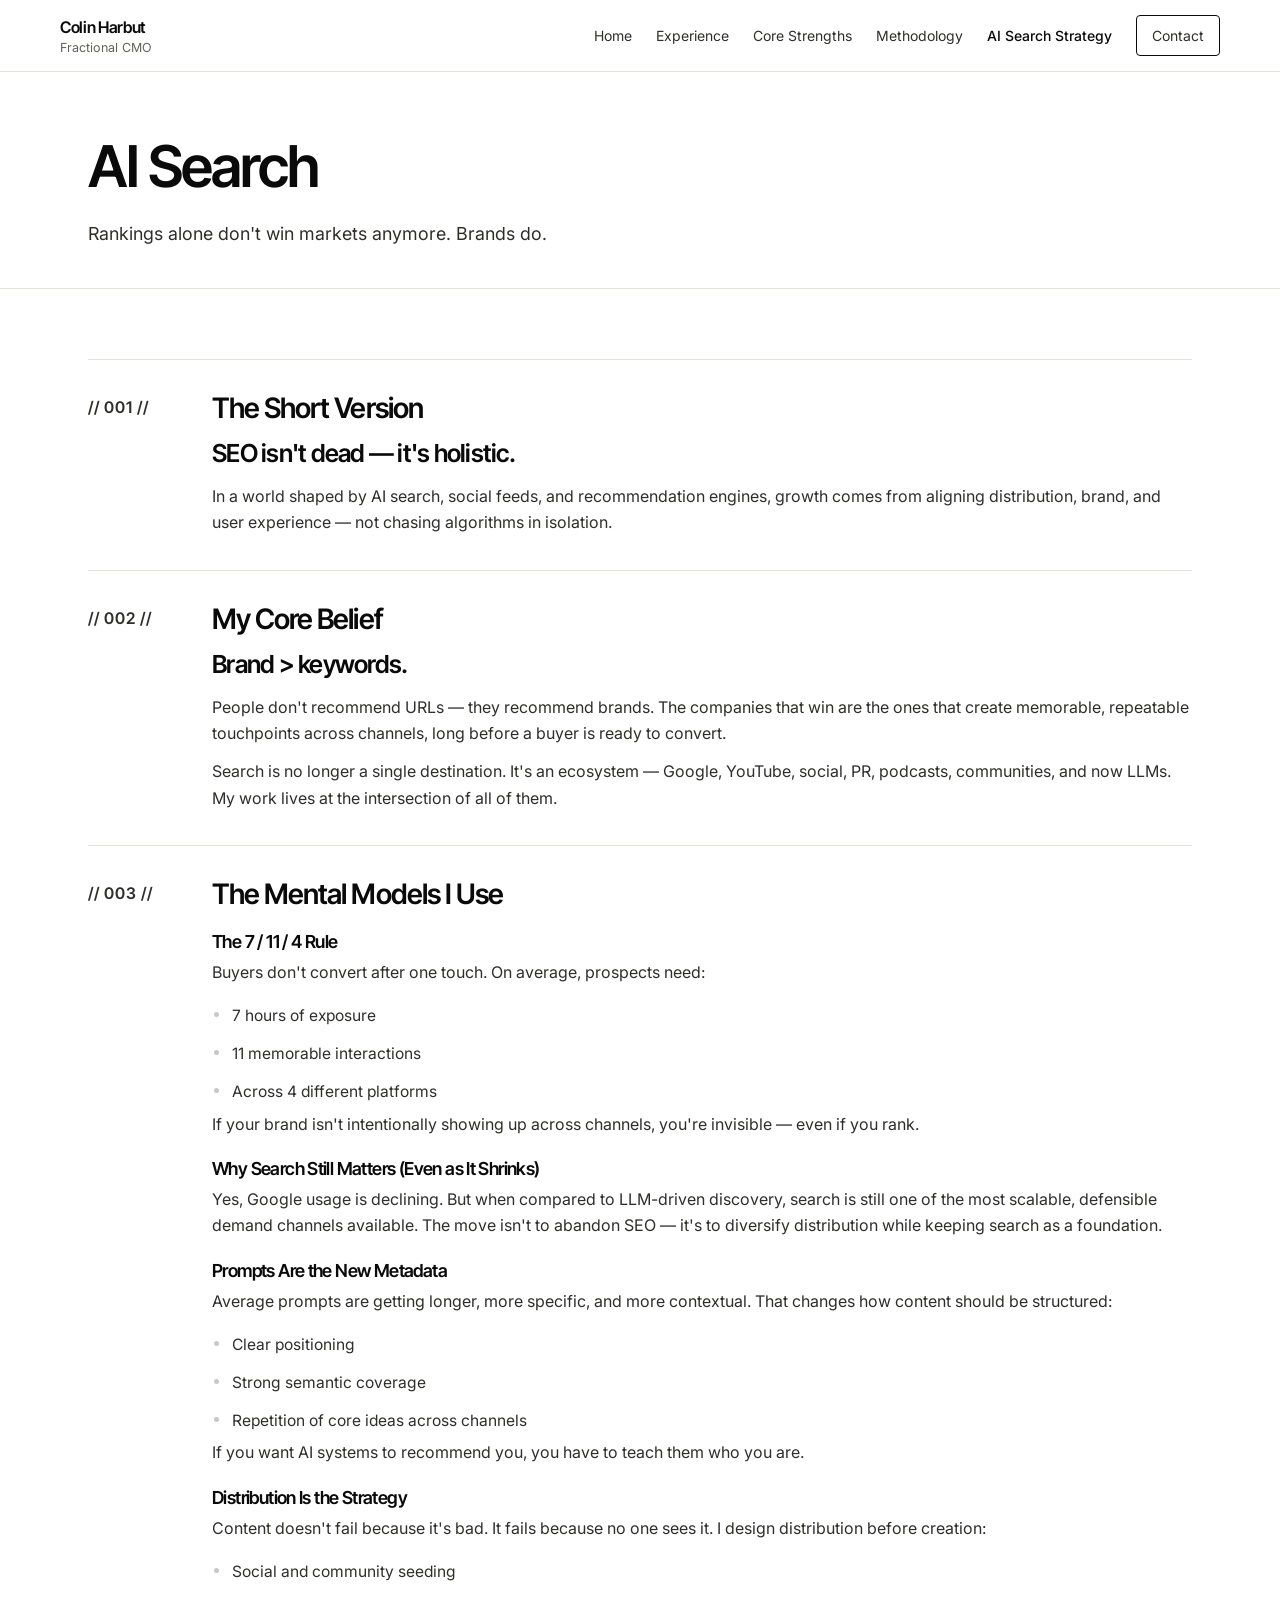
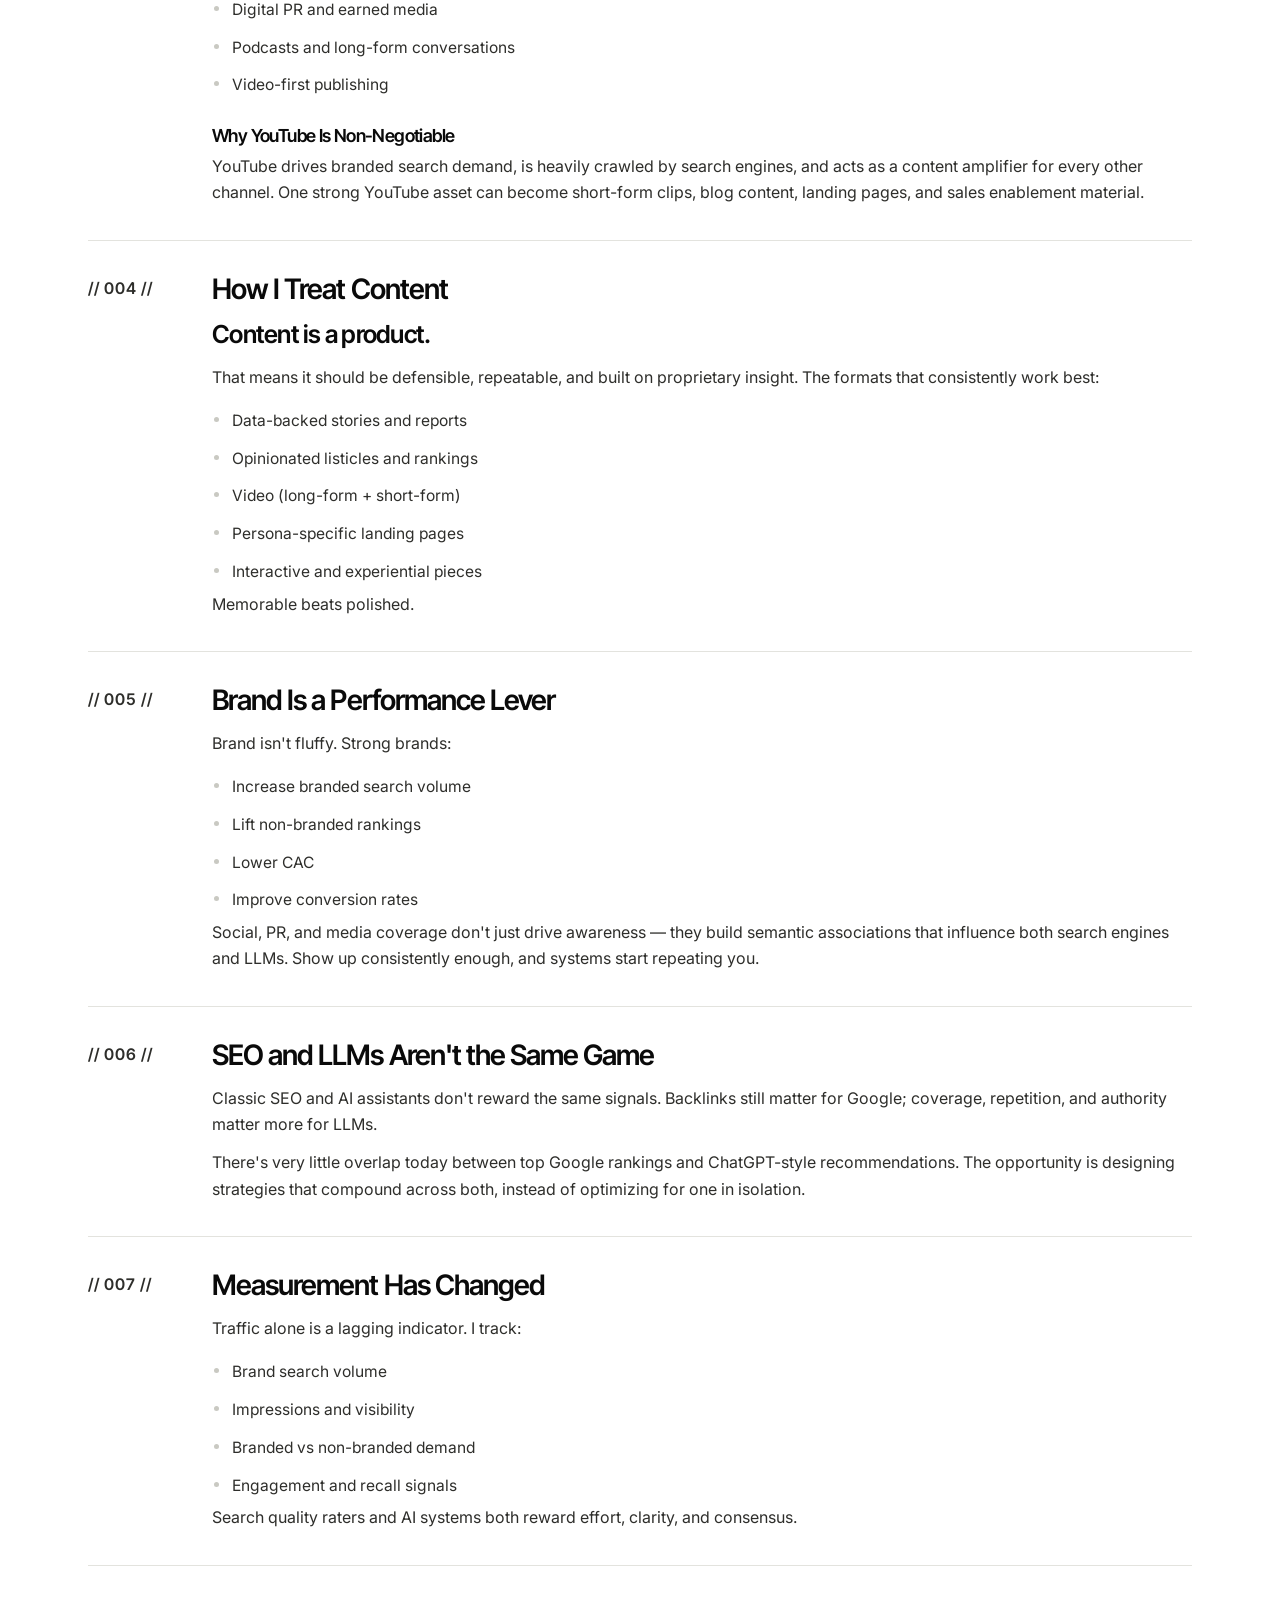
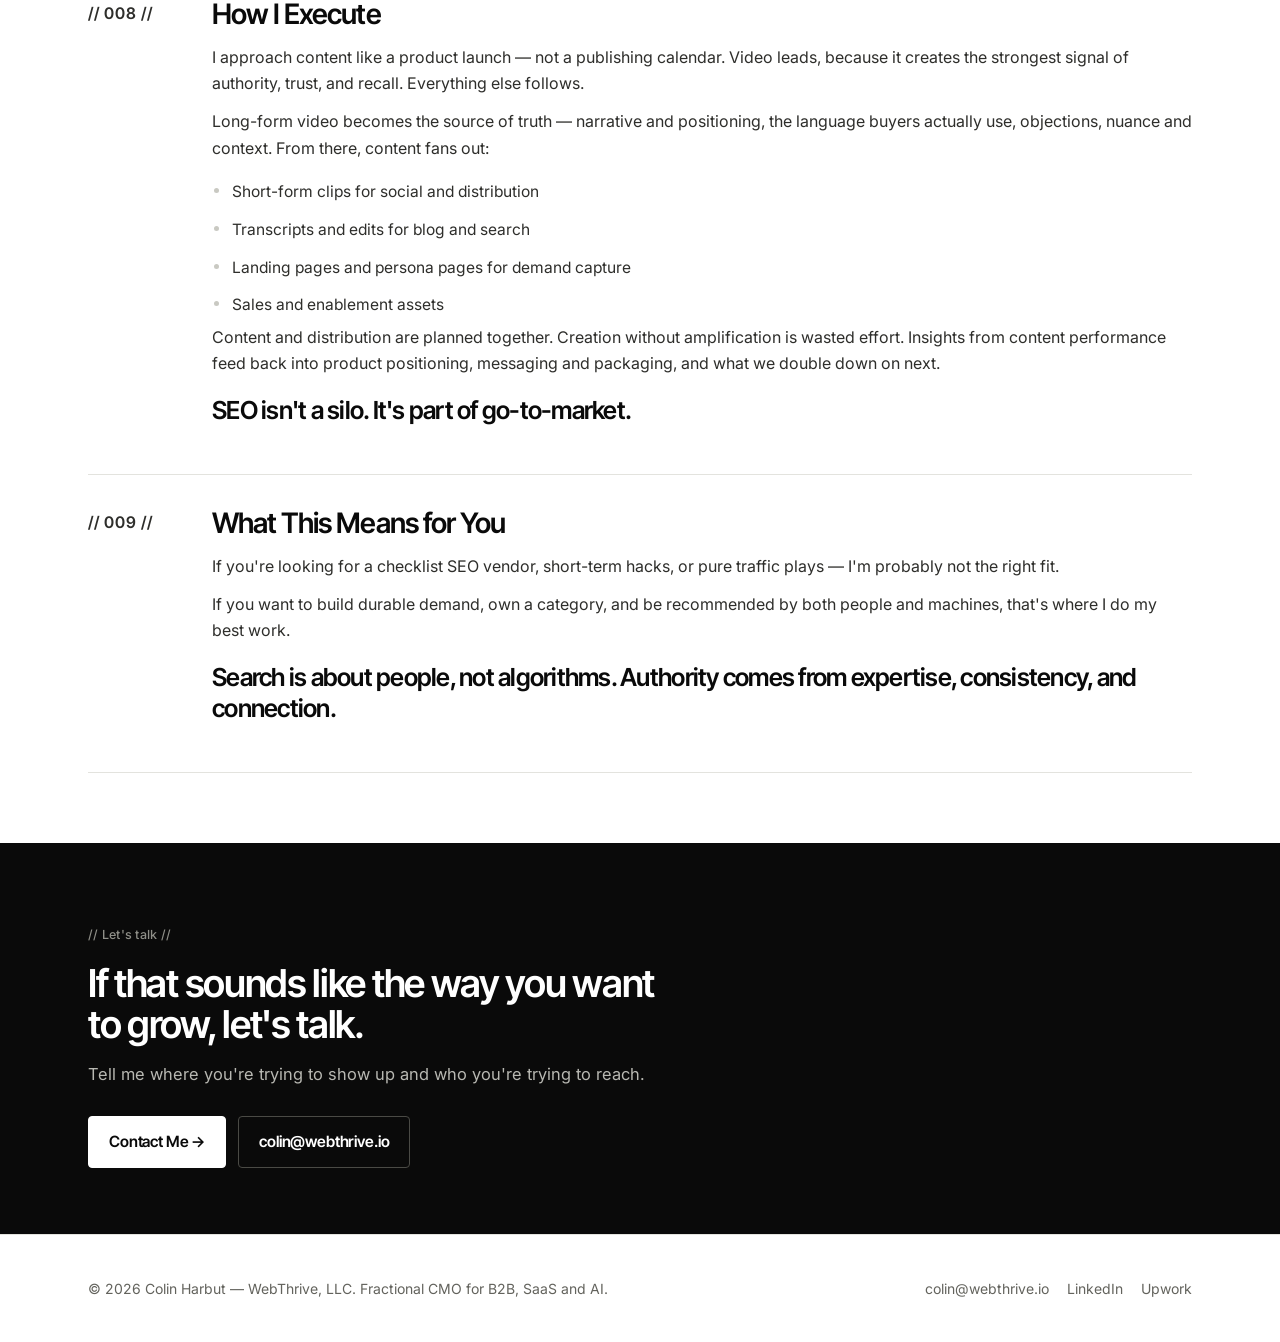
==== ai-search/index.html @ be4a213e "Rebuild full site as static HTML Migrates the portfolio off Figma Sites into this repo so the site i" ====
<!DOCTYPE html>
<html lang="en">
<head>
<meta charset="utf-8">
<meta name="viewport" content="width=device-width, initial-scale=1">
<title>AI Search Strategy — Colin Harbut | LLM Optimization &amp; Next-Gen SEO for B2B SaaS</title>
<meta name="description" content="SEO isn't dead — it's holistic. How to build durable demand across Google, YouTube, social, PR, communities and LLMs, and why distribution comes before creation.">
<meta name="robots" content="noindex,nofollow">
<meta name="googlebot" content="noindex,nofollow">
<link rel="canonical" href="https://www.webthrive.io/ai-search">
<meta property="og:type" content="website">
<meta property="og:url" content="https://www.webthrive.io/ai-search">
<meta property="og:title" content="AI Search Strategy — Colin Harbut">
<meta property="og:description" content="Brand &gt; keywords. People don't recommend URLs — they recommend brands.">
<meta property="og:site_name" content="Colin Harbut">
<link rel="preconnect" href="https://fonts.googleapis.com">
<link rel="preconnect" href="https://fonts.gstatic.com" crossorigin>
<link href="https://fonts.googleapis.com/css2?family=Inter+Tight:wght@500;600;700&family=Inter:wght@400;500;600&display=swap" rel="stylesheet">
<link rel="stylesheet" href="/assets/site.css">
</head>
<body>
<a class="skip" href="#main">Skip to content</a>

<header class="site-header">
  <div class="wrap header-inner">
    <a class="brand" href="/"><strong>Colin Harbut</strong><span>Fractional CMO</span></a>
    <button class="menu-btn" aria-label="Toggle menu" aria-expanded="false" aria-controls="site-nav">☰</button>
    <nav class="site-nav" id="site-nav" aria-label="Primary">
      <a href="/">Home</a>
      <a href="/professional-experience">Experience</a>
      <a href="/core-strengths">Core Strengths</a>
      <a href="/methodology">Methodology</a>
      <a href="/ai-search" aria-current="page">AI Search Strategy</a>
      <a class="nav-cta" href="/contact">Contact</a>
    </nav>
  </div>
</header>

<main id="main">

<div class="page-head">
  <div class="wrap">
    <h1>AI Search</h1>
    <p class="lede">Rankings alone don't win markets anymore. Brands do.</p>
  </div>
</div>

<section>
  <div class="wrap">
    <div class="blocks">

      <div class="block">
        <p class="num">// 001 //</p>
        <div>
          <h2>The Short Version</h2>
          <p class="pull">SEO isn't dead — it's holistic.</p>
          <p>In a world shaped by AI search, social feeds, and recommendation engines, growth comes from aligning distribution, brand, and user experience — not chasing algorithms in isolation.</p>
        </div>
      </div>

      <div class="block">
        <p class="num">// 002 //</p>
        <div>
          <h2>My Core Belief</h2>
          <p class="pull">Brand &gt; keywords.</p>
          <p>People don't recommend URLs — they recommend brands. The companies that win are the ones that create memorable, repeatable touchpoints across channels, long before a buyer is ready to convert.</p>
          <p>Search is no longer a single destination. It's an ecosystem — Google, YouTube, social, PR, podcasts, communities, and now LLMs. My work lives at the intersection of all of them.</p>
        </div>
      </div>

      <div class="block">
        <p class="num">// 003 //</p>
        <div>
          <h2>The Mental Models I Use</h2>

          <h3>The 7 / 11 / 4 Rule</h3>
          <p>Buyers don't convert after one touch. On average, prospects need:</p>
          <ul>
            <li>7 hours of exposure</li>
            <li>11 memorable interactions</li>
            <li>Across 4 different platforms</li>
          </ul>
          <p>If your brand isn't intentionally showing up across channels, you're invisible — even if you rank.</p>

          <h3>Why Search Still Matters (Even as It Shrinks)</h3>
          <p>Yes, Google usage is declining. But when compared to LLM-driven discovery, search is still one of the most scalable, defensible demand channels available. The move isn't to abandon SEO — it's to diversify distribution while keeping search as a foundation.</p>

          <h3>Prompts Are the New Metadata</h3>
          <p>Average prompts are getting longer, more specific, and more contextual. That changes how content should be structured:</p>
          <ul>
            <li>Clear positioning</li>
            <li>Strong semantic coverage</li>
            <li>Repetition of core ideas across channels</li>
          </ul>
          <p>If you want AI systems to recommend you, you have to teach them who you are.</p>

          <h3>Distribution Is the Strategy</h3>
          <p>Content doesn't fail because it's bad. It fails because no one sees it. I design distribution before creation:</p>
          <ul>
            <li>Social and community seeding</li>
            <li>Digital PR and earned media</li>
            <li>Podcasts and long-form conversations</li>
            <li>Video-first publishing</li>
          </ul>

          <h3>Why YouTube Is Non-Negotiable</h3>
          <p>YouTube drives branded search demand, is heavily crawled by search engines, and acts as a content amplifier for every other channel. One strong YouTube asset can become short-form clips, blog content, landing pages, and sales enablement material.</p>
        </div>
      </div>

      <div class="block">
        <p class="num">// 004 //</p>
        <div>
          <h2>How I Treat Content</h2>
          <p class="pull">Content is a product.</p>
          <p>That means it should be defensible, repeatable, and built on proprietary insight. The formats that consistently work best:</p>
          <ul>
            <li>Data-backed stories and reports</li>
            <li>Opinionated listicles and rankings</li>
            <li>Video (long-form + short-form)</li>
            <li>Persona-specific landing pages</li>
            <li>Interactive and experiential pieces</li>
          </ul>
          <p>Memorable beats polished.</p>
        </div>
      </div>

      <div class="block">
        <p class="num">// 005 //</p>
        <div>
          <h2>Brand Is a Performance Lever</h2>
          <p>Brand isn't fluffy. Strong brands:</p>
          <ul>
            <li>Increase branded search volume</li>
            <li>Lift non-branded rankings</li>
            <li>Lower CAC</li>
            <li>Improve conversion rates</li>
          </ul>
          <p>Social, PR, and media coverage don't just drive awareness — they build semantic associations that influence both search engines and LLMs. Show up consistently enough, and systems start repeating you.</p>
        </div>
      </div>

      <div class="block">
        <p class="num">// 006 //</p>
        <div>
          <h2>SEO and LLMs Aren't the Same Game</h2>
          <p>Classic SEO and AI assistants don't reward the same signals. Backlinks still matter for Google; coverage, repetition, and authority matter more for LLMs.</p>
          <p>There's very little overlap today between top Google rankings and ChatGPT-style recommendations. The opportunity is designing strategies that compound across both, instead of optimizing for one in isolation.</p>
        </div>
      </div>

      <div class="block">
        <p class="num">// 007 //</p>
        <div>
          <h2>Measurement Has Changed</h2>
          <p>Traffic alone is a lagging indicator. I track:</p>
          <ul>
            <li>Brand search volume</li>
            <li>Impressions and visibility</li>
            <li>Branded vs non-branded demand</li>
            <li>Engagement and recall signals</li>
          </ul>
          <p>Search quality raters and AI systems both reward effort, clarity, and consensus.</p>
        </div>
      </div>

      <div class="block">
        <p class="num">// 008 //</p>
        <div>
          <h2>How I Execute</h2>
          <p>I approach content like a product launch — not a publishing calendar. Video leads, because it creates the strongest signal of authority, trust, and recall. Everything else follows.</p>
          <p>Long-form video becomes the source of truth — narrative and positioning, the language buyers actually use, objections, nuance and context. From there, content fans out:</p>
          <ul>
            <li>Short-form clips for social and distribution</li>
            <li>Transcripts and edits for blog and search</li>
            <li>Landing pages and persona pages for demand capture</li>
            <li>Sales and enablement assets</li>
          </ul>
          <p>Content and distribution are planned together. Creation without amplification is wasted effort. Insights from content performance feed back into product positioning, messaging and packaging, and what we double down on next.</p>
          <p class="pull" style="margin-top:18px">SEO isn't a silo. It's part of go-to-market.</p>
        </div>
      </div>

      <div class="block">
        <p class="num">// 009 //</p>
        <div>
          <h2>What This Means for You</h2>
          <p>If you're looking for a checklist SEO vendor, short-term hacks, or pure traffic plays — I'm probably not the right fit.</p>
          <p>If you want to build durable demand, own a category, and be recommended by both people and machines, that's where I do my best work.</p>
          <p class="pull" style="margin-top:18px">Search is about people, not algorithms. Authority comes from expertise, consistency, and connection.</p>
        </div>
      </div>

    </div>
  </div>
</section>

<div class="cta">
  <div class="wrap">
    <p class="eyebrow" style="color:#8f8f88">// Let's talk //</p>
    <h2>If that sounds like the way you want to grow, let's talk.</h2>
    <p>Tell me where you're trying to show up and who you're trying to reach.</p>
    <div class="actions">
      <a class="btn btn-solid" href="/contact">Contact Me →</a>
      <a class="btn" href="mailto:colin@webthrive.io">colin@webthrive.io</a>
    </div>
  </div>
</div>

</main>

<footer>
  <div class="wrap footer-inner">
    <p>© <span id="year">2026</span> Colin Harbut — WebThrive, LLC. Fractional CMO for B2B, SaaS and AI.</p>
    <p class="footer-links">
      <a href="mailto:colin@webthrive.io">colin@webthrive.io</a>
      <a href="https://www.linkedin.com/in/colin-harbut-52719112/" rel="noopener">LinkedIn</a>
      <a href="https://www.upwork.com/freelancers/colinwt" rel="noopener">Upwork</a>
    </p>
  </div>
</footer>

<script src="/assets/site.js"></script>
<script>document.getElementById('year').textContent=new Date().getFullYear();</script>
</body>
</html>
---- assets/site.css ----
/* ==========================================================================
   Colin Harbut — webthrive.io
   Shared stylesheet. Light brand: white ground, tight black display type,
   "// label //" eyebrows, hairline-outline buttons.
   ========================================================================== */

:root{
  --bg:#ffffff;
  --surface:#f7f7f4;
  --surface-2:#efefea;
  --ink:#0a0a0a;
  --ink-2:#2e2e2b;
  --muted:#63635d;
  --muted-2:#8a8a83;
  --line:#e3e3de;
  --line-strong:#c9c9c2;
  --accent:#0f766e;
  --maxw:1160px;
  --display:"Inter Tight",-apple-system,BlinkMacSystemFont,"Segoe UI",Roboto,Helvetica,Arial,sans-serif;
  --body:"Inter",-apple-system,BlinkMacSystemFont,"Segoe UI",Roboto,Helvetica,Arial,sans-serif;
}
*{box-sizing:border-box}
html{-webkit-text-size-adjust:100%;scroll-behavior:smooth}
body{
  margin:0;background:var(--bg);color:var(--ink);
  font-family:var(--body);font-size:16.5px;line-height:1.65;
  -webkit-font-smoothing:antialiased;
}
img{max-width:100%;height:auto;display:block}
a{color:inherit}
h1,h2,h3,h4{font-family:var(--display);letter-spacing:-0.034em;line-height:1.06;margin:0;font-weight:600}
p{margin:0}
.wrap{max-width:var(--maxw);margin:0 auto;padding:0 28px}
.skip{position:absolute;left:-9999px;background:var(--ink);color:#fff;padding:10px 16px;z-index:99}
.skip:focus{left:12px;top:12px}
.vh{position:absolute;width:1px;height:1px;margin:-1px;overflow:hidden;clip:rect(0 0 0 0);white-space:nowrap}

/* ---------- eyebrow ---------- */
.eyebrow{font-size:12.5px;font-weight:500;letter-spacing:0.02em;color:var(--muted);margin:0 0 18px}
.num{font-family:var(--display);font-size:12.5px;font-weight:600;letter-spacing:0.06em;color:var(--muted-2)}

/* ---------- header ---------- */
.site-header{
  position:sticky;top:0;z-index:60;background:rgba(255,255,255,.94);
  backdrop-filter:saturate(180%) blur(12px);border-bottom:1px solid var(--line);
}
.header-inner{display:flex;align-items:center;justify-content:space-between;gap:24px;padding:14px 0}
.brand{text-decoration:none;display:block}
.brand strong{font-family:var(--display);font-size:16px;font-weight:600;letter-spacing:-.02em;display:block}
.brand span{font-size:12.5px;color:var(--muted);display:block;line-height:1.3}
.site-nav{display:flex;align-items:center;gap:24px}
.site-nav a{font-size:14px;color:var(--ink-2);text-decoration:none;white-space:nowrap}
.site-nav a:hover{color:var(--ink)}
.site-nav a[aria-current=page]{color:var(--ink);font-weight:500}
.nav-cta{
  border:1px solid var(--ink);border-radius:4px;padding:8px 15px;
  text-decoration:none;font-size:14px;white-space:nowrap;
}
.nav-cta:hover{background:var(--ink);color:#fff}
.menu-btn{display:none;background:none;border:1px solid var(--line-strong);border-radius:4px;
  padding:7px 11px;font-size:15px;cursor:pointer;line-height:1}
@media(max-width:900px){
  .site-nav{display:none}
  .site-nav.open{
    display:flex;flex-direction:column;align-items:flex-start;gap:0;
    position:absolute;top:100%;left:0;right:0;background:#fff;
    border-bottom:1px solid var(--line);padding:8px 28px 18px;
  }
  .site-nav.open a{padding:11px 0;width:100%;border-top:1px solid var(--line)}
  .site-nav.open .nav-cta{border:1px solid var(--ink);width:auto;padding:9px 16px;margin-top:12px}
  .menu-btn{display:block}
  .header-inner{position:relative}
}

/* ---------- page head ---------- */
.page-head{padding:64px 0 40px;border-bottom:1px solid var(--line)}
.page-head h1{font-size:clamp(2.3rem,5vw,3.6rem)}
.page-head .lede{font-size:clamp(1.02rem,1.4vw,1.18rem);color:var(--ink-2);margin-top:22px;max-width:62ch}
.page-head .lede + .lede{margin-top:14px}

/* ---------- hero (home) ---------- */
.hero{padding:70px 0 56px}
.hero-grid{display:grid;grid-template-columns:minmax(0,1.25fr) minmax(0,.75fr);gap:60px;align-items:start}
.hero h1{font-size:clamp(2.5rem,5.4vw,4.05rem)}
.hero .intro{font-size:clamp(1.05rem,1.5vw,1.28rem);color:var(--ink-2);margin-bottom:26px;max-width:44ch;font-weight:500}
.portrait{width:100%;max-width:300px;border-radius:8px;background:var(--surface-2)}
.portrait-fb{
  width:100%;max-width:300px;aspect-ratio:4/5;border-radius:8px;background:var(--surface-2);
  border:1px solid var(--line);display:none;place-items:center;
  font-family:var(--display);font-weight:600;font-size:44px;color:var(--muted-2);
}
@media(max-width:880px){.hero-grid{grid-template-columns:1fr;gap:36px}}

/* ---------- buttons ---------- */
.btn{
  display:inline-flex;align-items:center;gap:9px;text-decoration:none;
  border:1px solid var(--ink);border-radius:4px;padding:12px 20px;
  font-family:var(--display);font-weight:600;font-size:15.5px;letter-spacing:-.01em;
  transition:background .15s,color .15s;
}
.btn:hover{background:var(--ink);color:#fff}
.btn-solid{background:var(--ink);color:#fff}
.btn-solid:hover{opacity:.86;background:var(--ink)}
.actions{display:flex;flex-wrap:wrap;gap:12px;margin-top:30px}

/* ---------- sections ---------- */
section{padding:70px 0}
.alt{background:var(--surface);border-top:1px solid var(--line);border-bottom:1px solid var(--line)}
.section-head{max-width:64ch;margin-bottom:40px}
h2{font-size:clamp(1.7rem,3vw,2.45rem)}
.section-head p{margin-top:15px;color:var(--ink-2)}

/* ---------- logo strip ---------- */
.logos{padding:28px 0;border-top:1px solid var(--line);border-bottom:1px solid var(--line)}
.logos p{font-size:12.5px;color:var(--muted);margin-bottom:16px}
.logo-row{display:flex;flex-wrap:wrap;gap:14px 34px;align-items:center}
.logo-row span{font-family:var(--display);font-size:15px;font-weight:600;letter-spacing:-.02em;color:#a5a59e}

/* ---------- numbered blocks (methodology, ai-search) ---------- */
.blocks{display:grid;gap:0}
.block{
  display:grid;grid-template-columns:92px minmax(0,1fr);gap:32px;
  padding:34px 0;border-top:1px solid var(--line);align-items:start;
}
.block:last-child{border-bottom:1px solid var(--line)}
.block h2{font-size:clamp(1.35rem,2.2vw,1.8rem);margin-bottom:14px}
.block h3{font-size:1.12rem;margin:22px 0 8px}
.block p{color:var(--ink-2);font-size:16px}
.block p + p{margin-top:12px}
.block .pull{font-family:var(--display);font-size:clamp(1.2rem,2vw,1.55rem);font-weight:600;
  letter-spacing:-.03em;color:var(--ink);line-height:1.25;margin-bottom:14px}
.block ul{list-style:none;margin:12px 0 0;padding:0}
.block ul li{position:relative;padding:6px 0 6px 20px;color:var(--ink-2);font-size:15.6px}
.block ul li::before{content:"";position:absolute;left:2px;top:15px;width:5px;height:5px;
  border-radius:50%;background:var(--line-strong)}
@media(max-width:760px){
  .block{grid-template-columns:1fr;gap:10px;padding:28px 0}
}

/* ---------- timeline (experience) ---------- */
.tl{display:grid;gap:0}
.tl-era{padding:36px 0;border-top:1px solid var(--line)}
.tl-era:last-child{border-bottom:1px solid var(--line)}
.tl-era h2{font-size:clamp(1.3rem,2.1vw,1.7rem);margin-bottom:6px}
.tl-era .when{font-size:12.5px;color:var(--muted);margin-bottom:18px}
.tl-role{margin-top:22px}
.tl-role h3{font-size:1.08rem;margin-bottom:4px}
.tl-role .org{font-size:13.5px;color:var(--muted);margin-bottom:10px}
.tl-era ul{list-style:none;margin:10px 0 0;padding:0}
.tl-era ul li{position:relative;padding:6px 0 6px 20px;color:var(--ink-2);font-size:15.6px}
.tl-era ul li::before{content:"";position:absolute;left:2px;top:15px;width:5px;height:5px;
  border-radius:50%;background:var(--line-strong)}
.tl-era > p{color:var(--ink-2)}

/* ---------- strength cards ---------- */
.cards{display:grid;grid-template-columns:repeat(2,1fr);gap:1px;background:var(--line);
  border:1px solid var(--line);border-radius:8px;overflow:hidden}
.cards > div{background:var(--bg);padding:26px}
.alt .cards > div{background:var(--surface)}
.cards h3{font-size:1.1rem;margin-bottom:8px}
.cards p{font-size:15px;color:var(--muted)}
@media(max-width:760px){.cards{grid-template-columns:1fr}}

/* ---------- contact ---------- */
.contact-grid{display:grid;grid-template-columns:minmax(0,.9fr) minmax(0,1.1fr);gap:56px;align-items:start}
.contact-aside p{color:var(--ink-2);margin-top:14px}
.contact-aside .direct{margin-top:26px;padding-top:22px;border-top:1px solid var(--line)}
.contact-aside .direct a{display:block;margin-bottom:7px;font-size:15px}
form{display:grid;gap:15px}
.row2{display:grid;grid-template-columns:1fr 1fr;gap:13px}
.field{display:grid;gap:6px}
label{font-size:12.5px;font-weight:500;color:var(--ink-2);letter-spacing:.01em}
input,select,textarea{
  font-family:var(--body);font-size:15px;color:var(--ink);background:#fff;
  border:1px solid var(--line-strong);border-radius:5px;padding:11px 12px;width:100%;
}
select{cursor:pointer}
input:focus,select:focus,textarea:focus{outline:2px solid var(--ink);outline-offset:-1px;border-color:var(--ink)}
textarea{resize:vertical;min-height:120px;line-height:1.55}
.hp{position:absolute;left:-9999px;width:1px;height:1px;overflow:hidden}
button[type=submit]{
  font-family:var(--display);font-size:15.5px;font-weight:600;letter-spacing:-.01em;
  background:var(--ink);color:#fff;border:1px solid var(--ink);border-radius:5px;
  padding:13px 20px;cursor:pointer;justify-self:start;transition:opacity .15s;
}
button[type=submit]:hover{opacity:.86}
button[type=submit]:disabled{opacity:.6;cursor:default}
.form-note{font-size:12.5px;color:var(--muted)}
.form-status{font-size:14px;padding:12px 14px;border-radius:5px;display:none;line-height:1.5}
.form-status.ok{display:block;background:#eaf3ee;color:#1f6b47;border:1px solid #cfe4d8}
.form-status.err{display:block;background:#f8ecec;color:#9b2c2c;border:1px solid #e8d2d2}
@media(max-width:860px){.contact-grid{grid-template-columns:1fr;gap:36px}.row2{grid-template-columns:1fr}}

/* ---------- CTA band ---------- */
.cta{background:var(--ink);color:#fff;padding:66px 0}
.cta h2{color:#fff;max-width:24ch}
.cta p{color:#b8b8b2;margin-top:16px;max-width:56ch}
.cta .actions{margin-top:28px}
.cta .btn{border-color:#4a4a45;color:#fff}
.cta .btn:hover{background:#fff;color:var(--ink);border-color:#fff}
.cta .btn-solid{background:#fff;color:var(--ink);border-color:#fff}
.cta .btn-solid:hover{background:#e8e8e2;color:var(--ink)}

/* ---------- footer ---------- */
footer{padding:42px 0;border-top:1px solid var(--line);font-size:14px;color:var(--muted)}
.footer-inner{display:flex;flex-wrap:wrap;gap:18px;justify-content:space-between;align-items:center}
.footer-links{display:flex;flex-wrap:wrap;gap:18px}
footer a{color:var(--muted);text-decoration:none}
footer a:hover{color:var(--ink)}

@media(max-width:600px){
  .wrap{padding:0 20px}
  section{padding:50px 0}
  .hero{padding:44px 0 40px}
  .page-head{padding:44px 0 32px}
}
@media(prefers-reduced-motion:reduce){html{scroll-behavior:auto}}
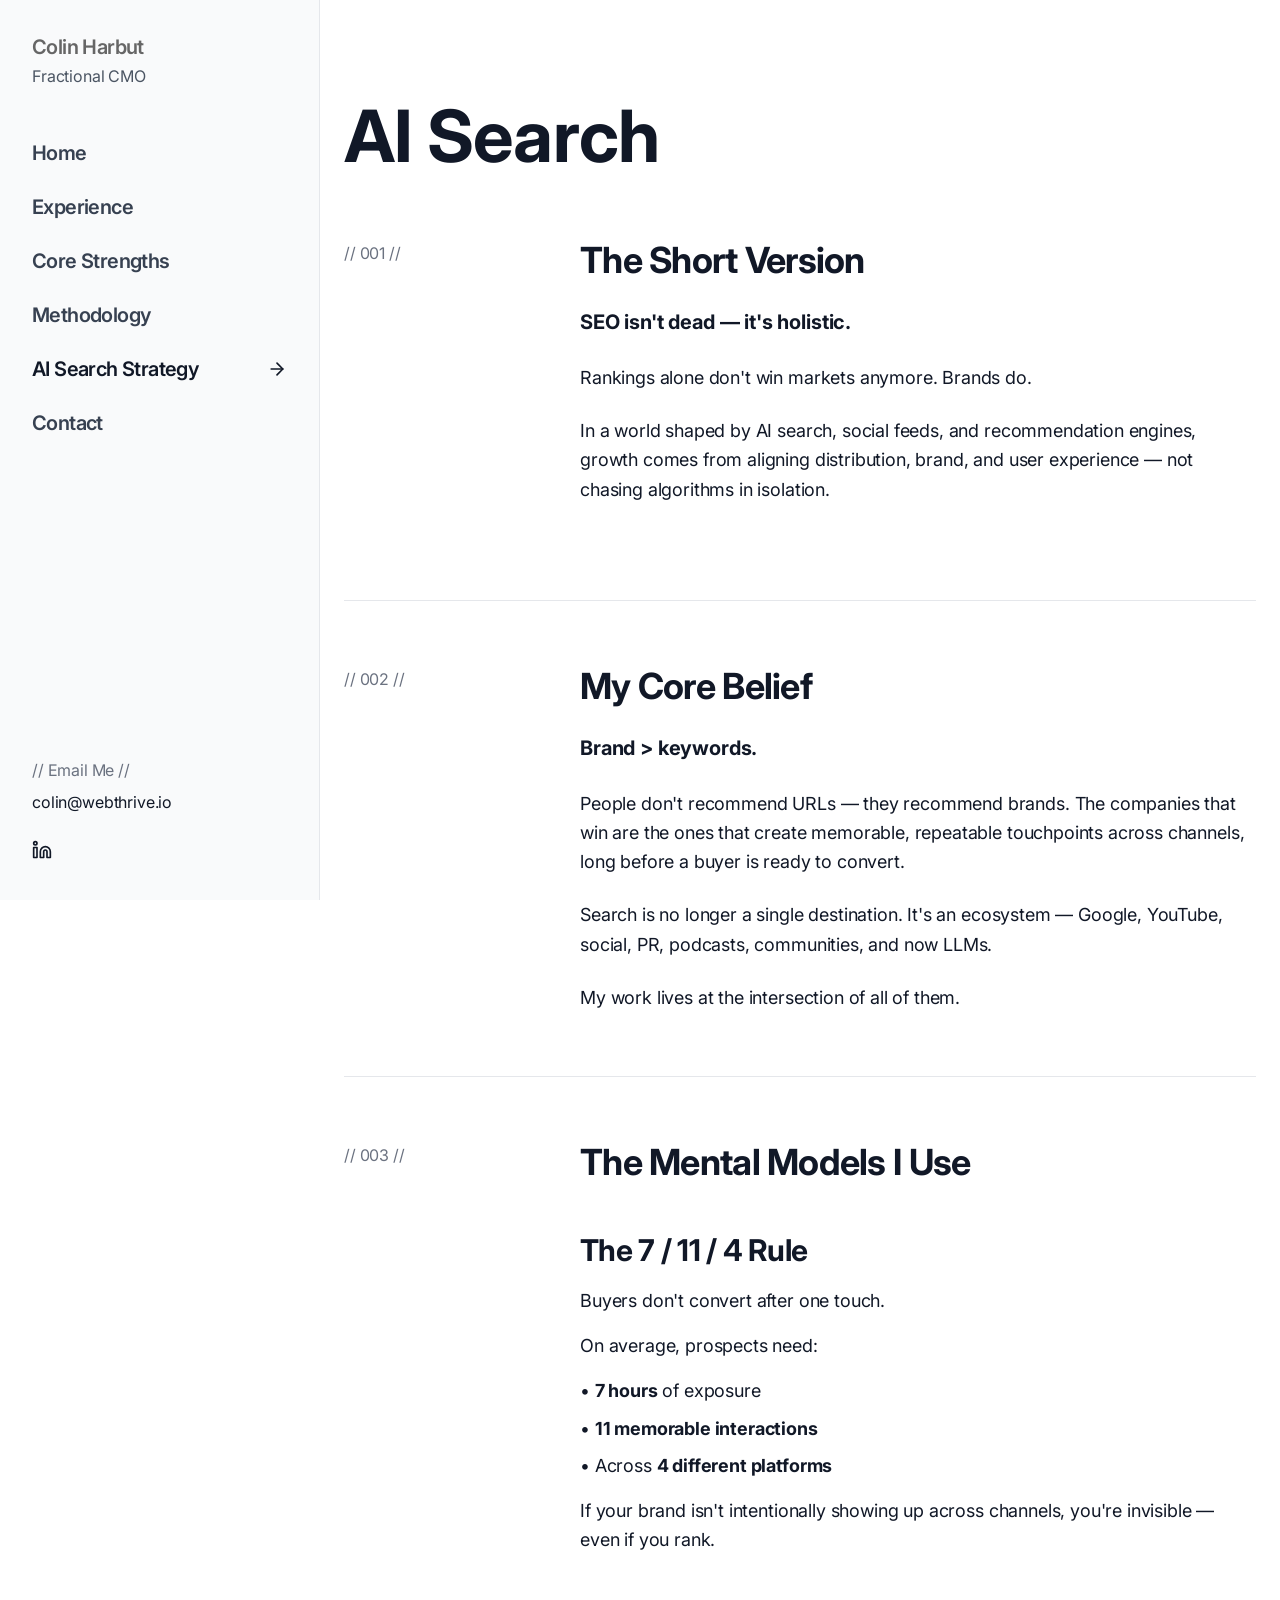
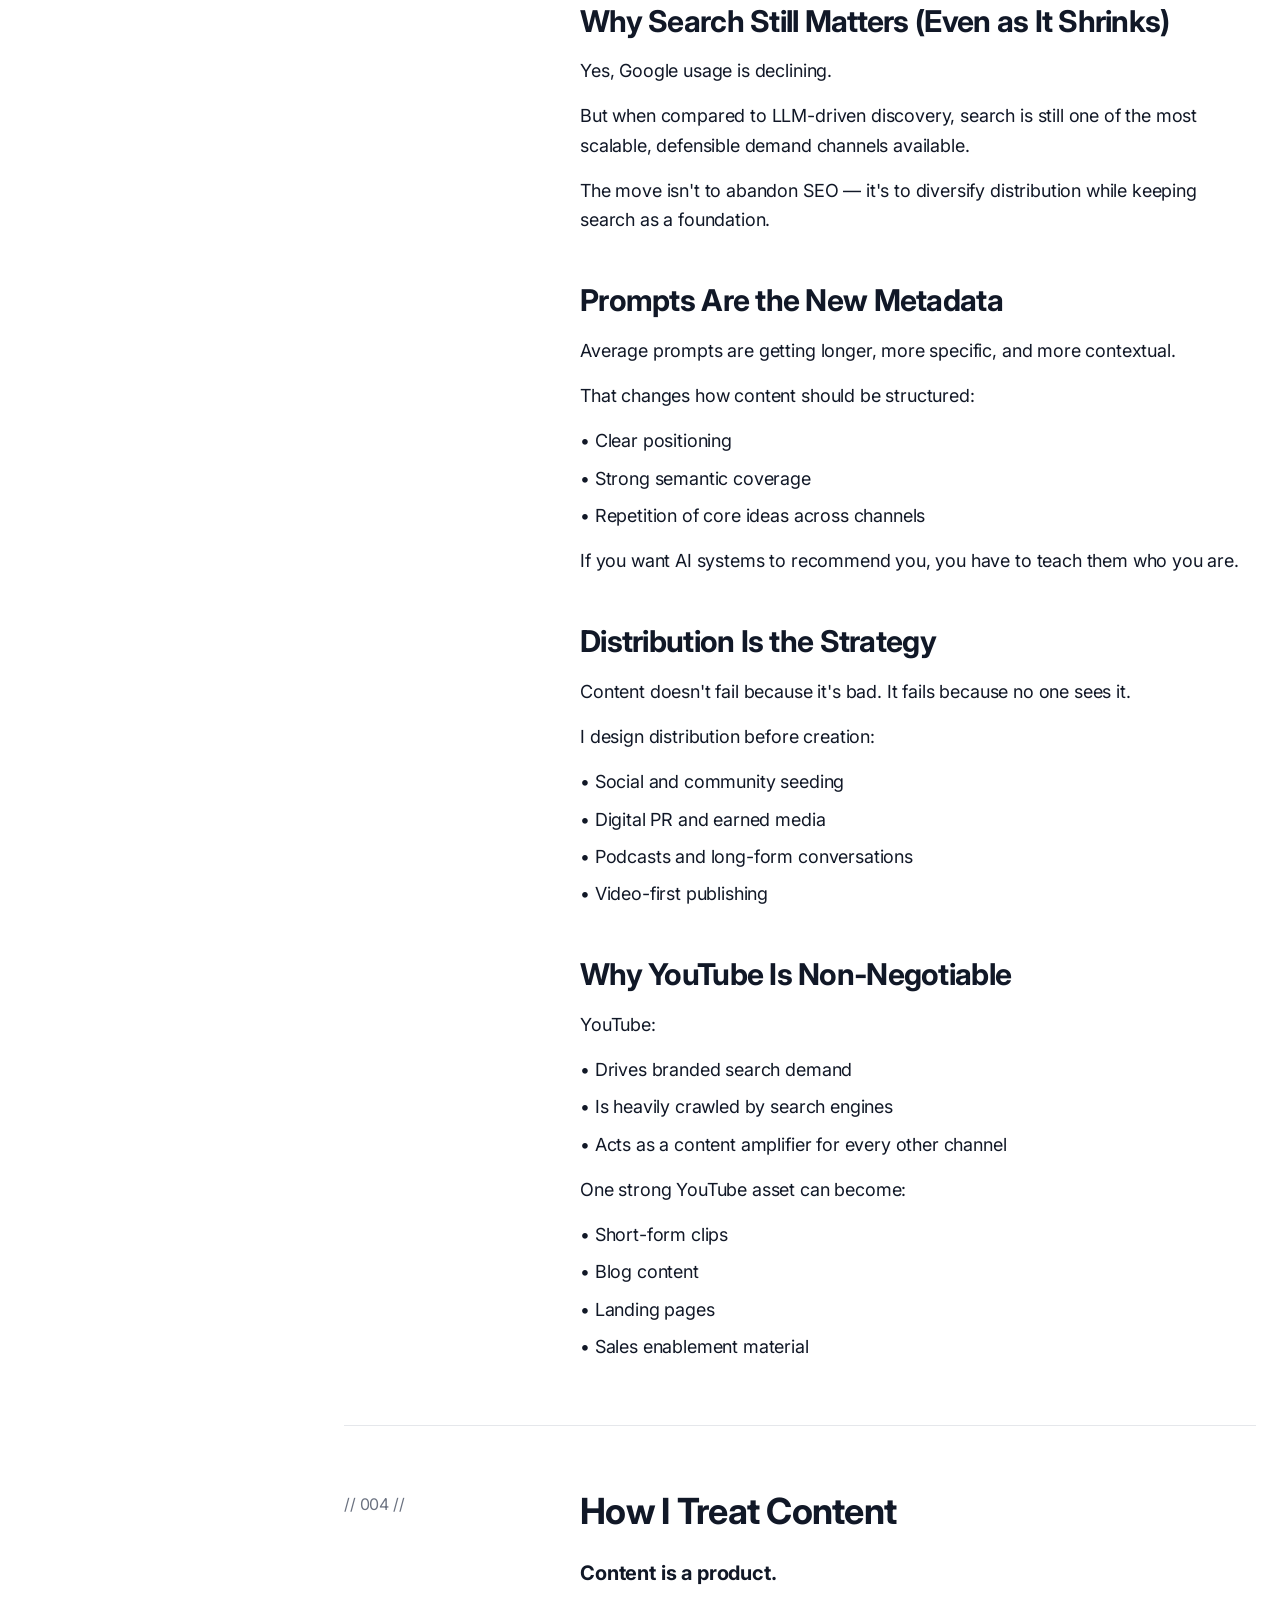
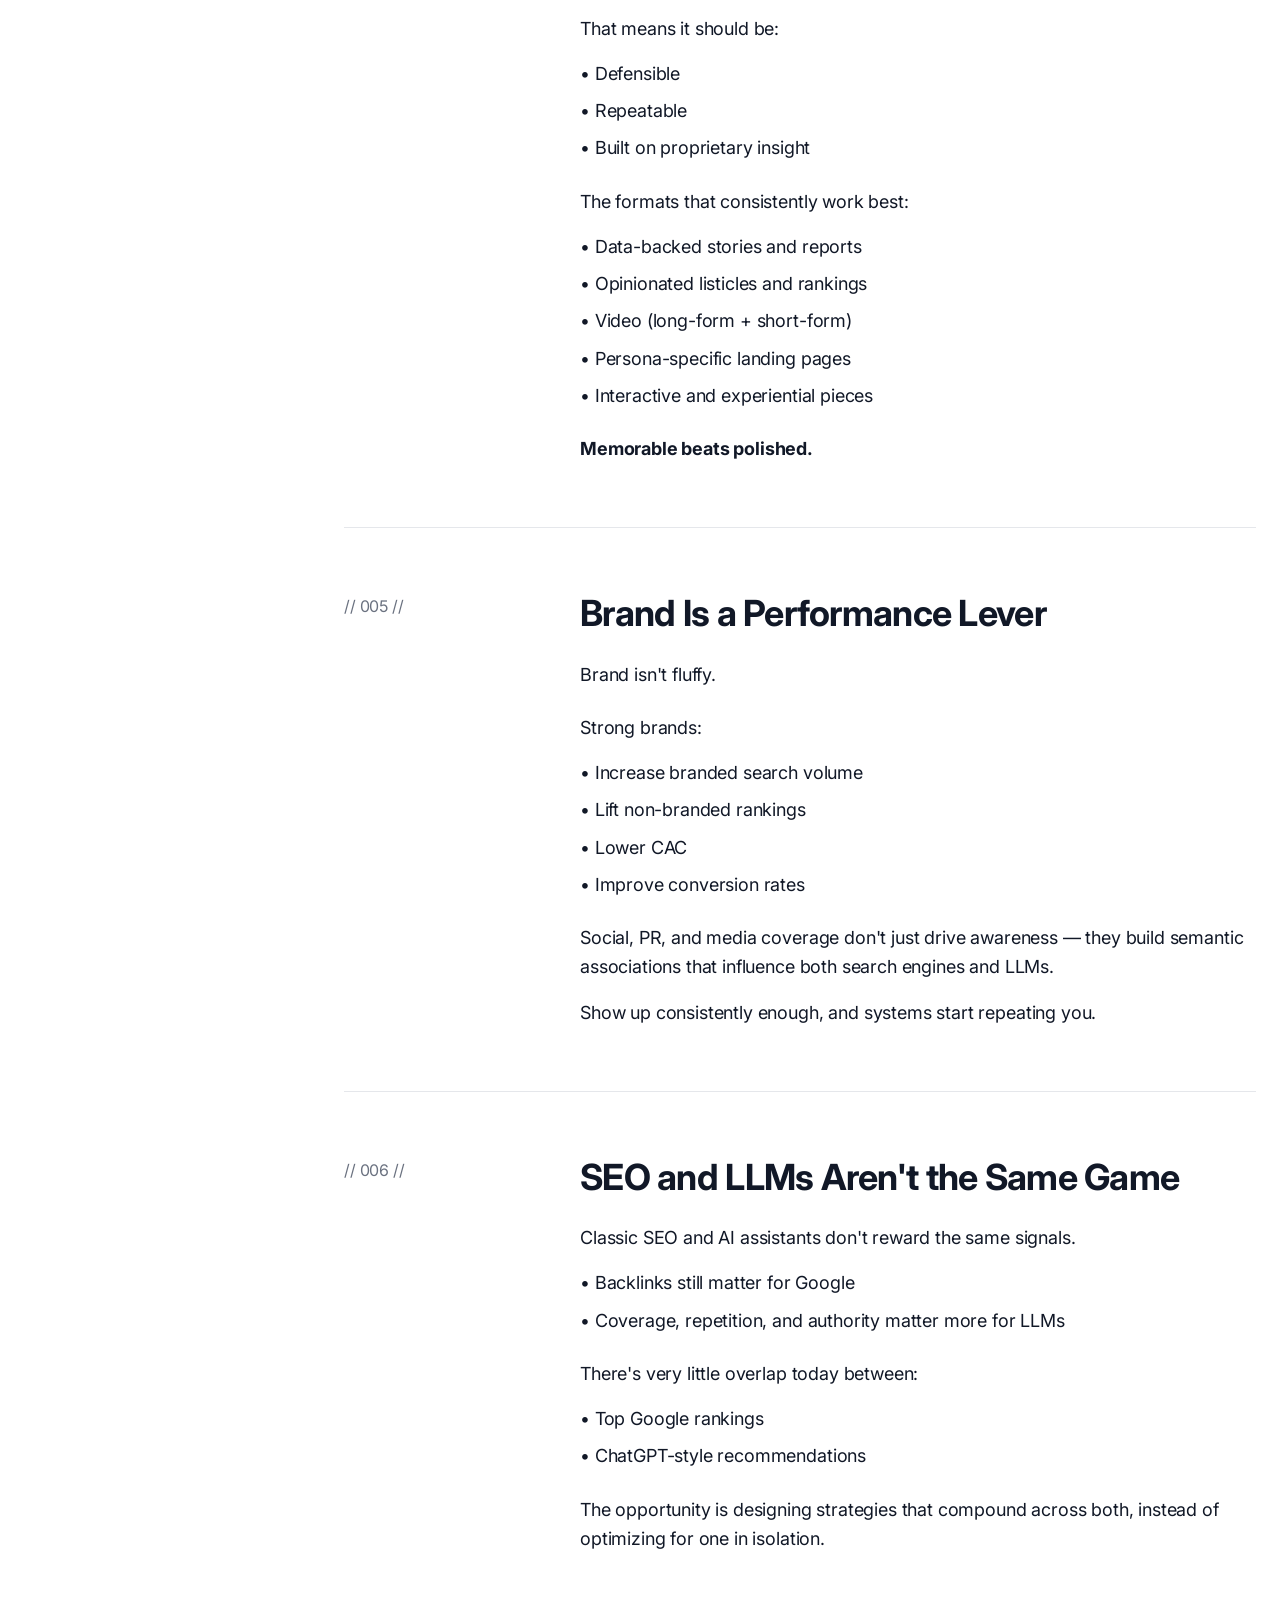
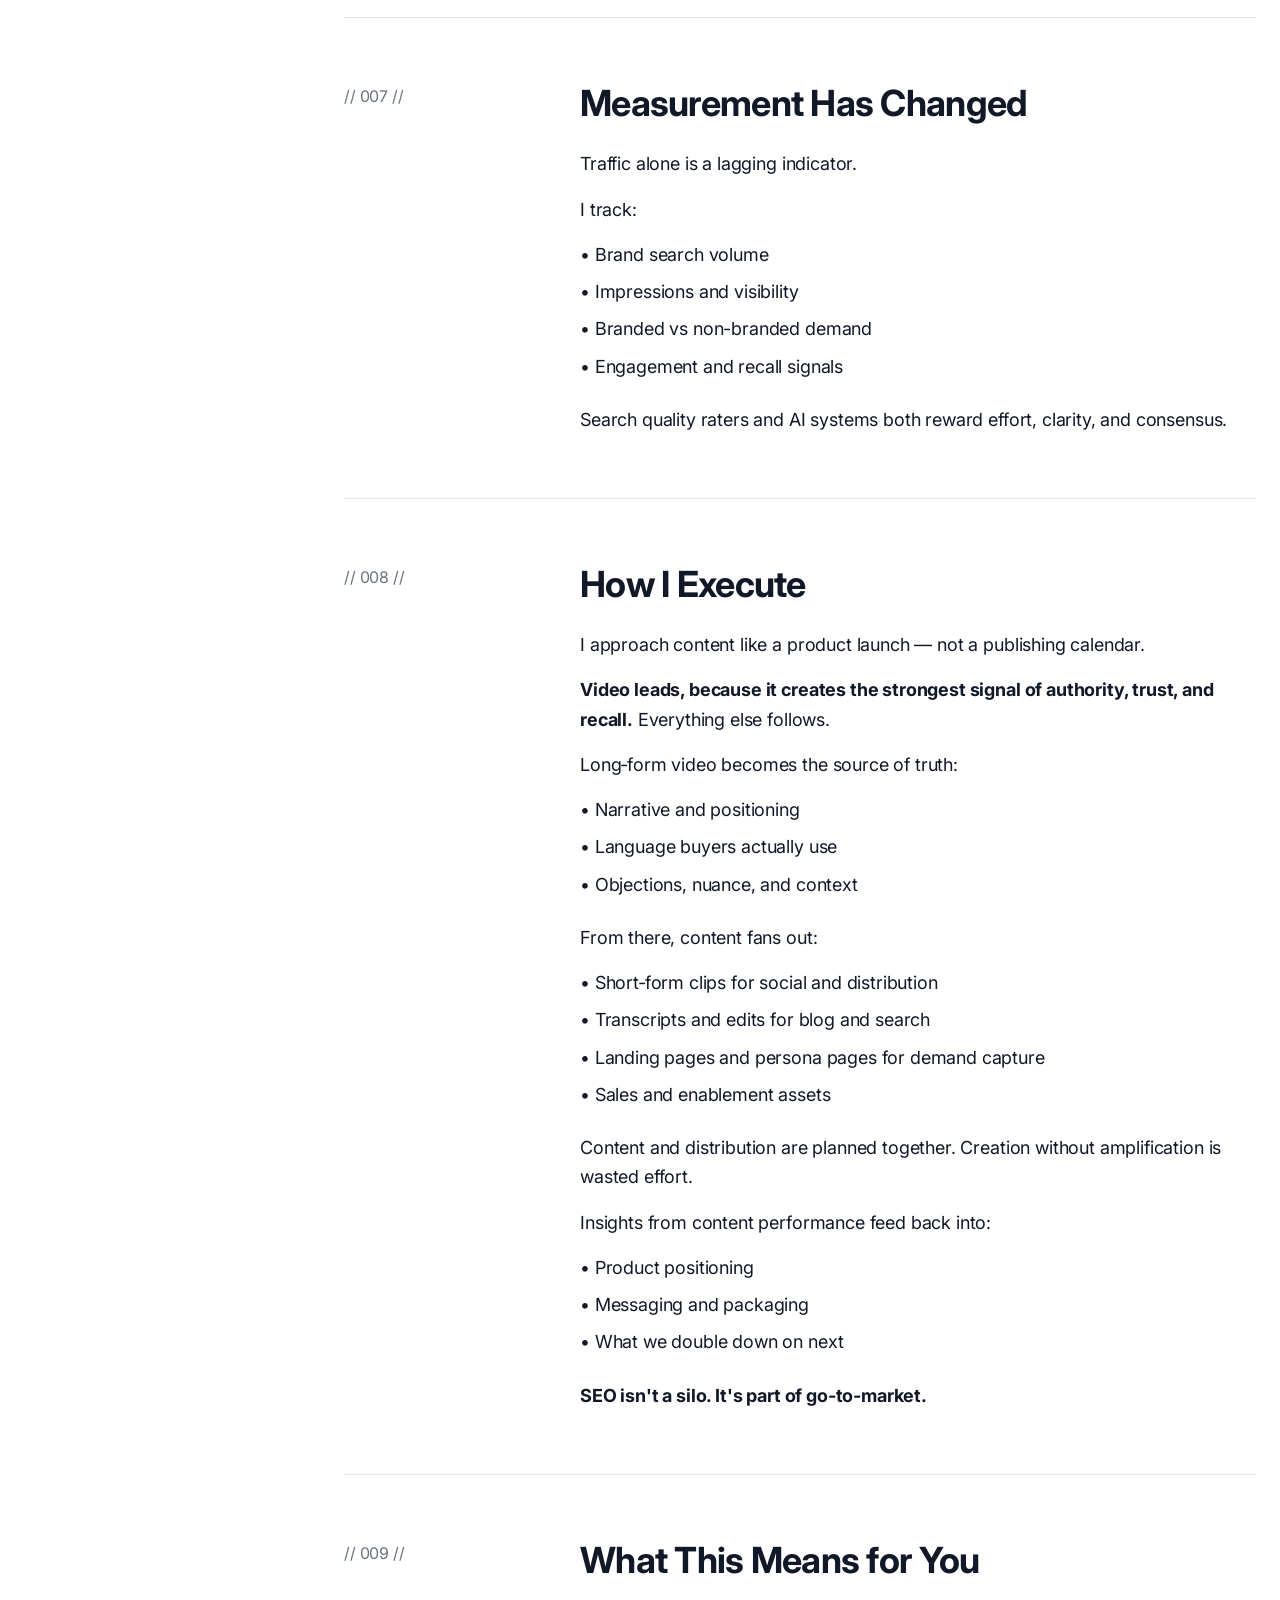
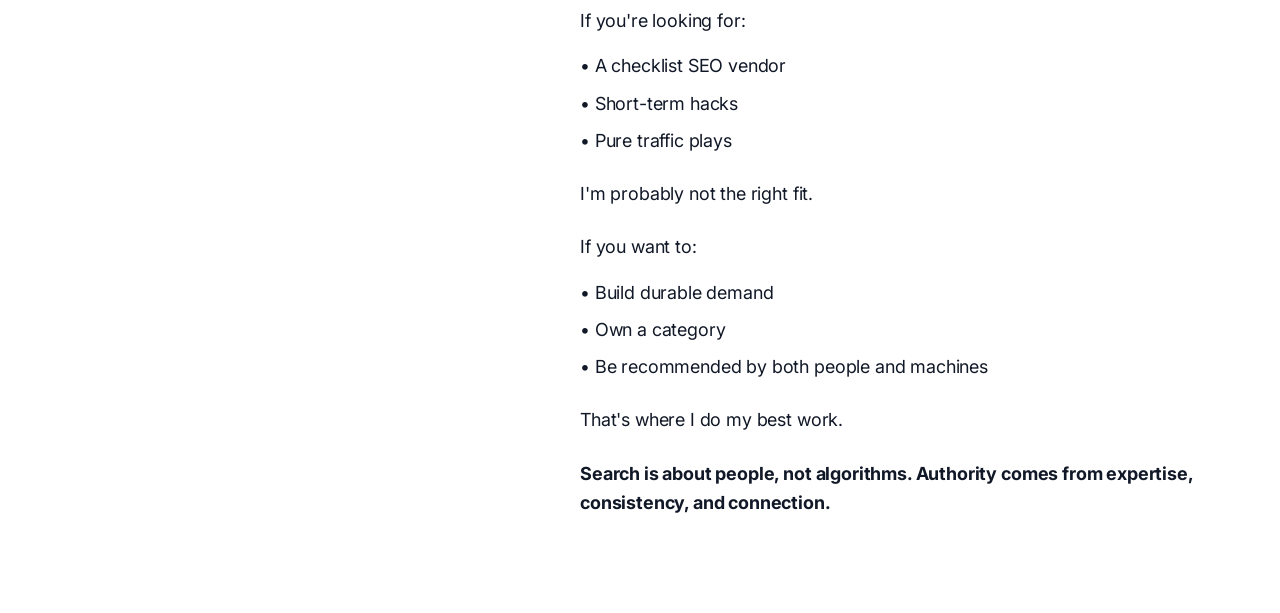
==== commit 07d3d363: "Rebuild portfolio pages against the real Figma design The five portfolio pages were built from page " ====
--- a/ai-search/index.html
+++ b/ai-search/index.html
@@ -3,224 +3,335 @@
 <head>
 <meta charset="utf-8">
 <meta name="viewport" content="width=device-width, initial-scale=1">
-<title>AI Search Strategy — Colin Harbut | LLM Optimization &amp; Next-Gen SEO for B2B SaaS</title>
-<meta name="description" content="SEO isn't dead — it's holistic. How to build durable demand across Google, YouTube, social, PR, communities and LLMs, and why distribution comes before creation.">
-<meta name="robots" content="noindex,nofollow">
-<meta name="googlebot" content="noindex,nofollow">
+<title>AI Search Strategy - Colin Harbut | LLM Optimization &amp; Next-Gen SEO for B2B SaaS</title>
+<meta name="description" content="Holistic SEO approach for the AI search era. Optimize your brand for ChatGPT, Perplexity, and LLM-powered search engines. Strategy focused on brand authority over keywords, entity recognition, multi-channel distribution (Google, YouTube, social, PR, podcasts), and sustainable visibility in AI-driven search ecosystems.">
+<meta name="robots" content="noindex, nofollow">
+<meta name="googlebot" content="noindex, nofollow">
 <link rel="canonical" href="https://www.webthrive.io/ai-search">
 <meta property="og:type" content="website">
 <meta property="og:url" content="https://www.webthrive.io/ai-search">
-<meta property="og:title" content="AI Search Strategy — Colin Harbut">
+<meta property="og:title" content="AI Search Strategy - Colin Harbut">
 <meta property="og:description" content="Brand &gt; keywords. People don't recommend URLs — they recommend brands.">
 <meta property="og:site_name" content="Colin Harbut">
 <link rel="preconnect" href="https://fonts.googleapis.com">
 <link rel="preconnect" href="https://fonts.gstatic.com" crossorigin>
-<link href="https://fonts.googleapis.com/css2?family=Inter+Tight:wght@500;600;700&family=Inter:wght@400;500;600&display=swap" rel="stylesheet">
+<link href="https://fonts.googleapis.com/css2?family=Inter:wght@400;500;600;700&display=swap" rel="stylesheet">
 <link rel="stylesheet" href="/assets/site.css">
+<script>(function(w,d,s,l,i){w[l]=w[l]||[];w[l].push({'gtm.start':
+new Date().getTime(),event:'gtm.js'});var f=d.getElementsByTagName(s)[0],
+j=d.createElement(s),dl=l!='dataLayer'?'&l='+l:'';j.async=true;j.src=
+'https://www.googletagmanager.com/gtm.js?id='+i+dl;f.parentNode.insertBefore(j,f);
+})(window,document,'script','dataLayer','GTM-N2G32HR');</script>
 </head>
 <body>
+<noscript><iframe src="https://www.googletagmanager.com/ns.html?id=GTM-N2G32HR" height="0" width="0" style="display:none;visibility:hidden"></iframe></noscript>
 <a class="skip" href="#main">Skip to content</a>
 
-<header class="site-header">
-  <div class="wrap header-inner">
-    <a class="brand" href="/"><strong>Colin Harbut</strong><span>Fractional CMO</span></a>
-    <button class="menu-btn" aria-label="Toggle menu" aria-expanded="false" aria-controls="site-nav">☰</button>
-    <nav class="site-nav" id="site-nav" aria-label="Primary">
-      <a href="/">Home</a>
-      <a href="/professional-experience">Experience</a>
-      <a href="/core-strengths">Core Strengths</a>
-      <a href="/methodology">Methodology</a>
-      <a href="/ai-search" aria-current="page">AI Search Strategy</a>
-      <a class="nav-cta" href="/contact">Contact</a>
-    </nav>
+<div class="shell">
+<header class="m-header">
+  <div class="m-header-inner">
+    <div>
+      <p class="name">Colin Harbut</p>
+      <p class="role">Fractional CMO</p>
+    </div>
+    <button class="m-btn" type="button" data-menu-toggle aria-label="Toggle menu" aria-expanded="false" aria-controls="m-drawer"><svg xmlns="http://www.w3.org/2000/svg" width="24" height="24" viewBox="0 0 24 24" fill="none" stroke="currentColor" stroke-width="2" stroke-linecap="round" stroke-linejoin="round" aria-hidden="true"><line x1="4" x2="20" y1="6" y2="6"/><line x1="4" x2="20" y1="12" y2="12"/><line x1="4" x2="20" y1="18" y2="18"/></svg></button>
   </div>
 </header>
 
-<main id="main">
-
-<div class="page-head">
-  <div class="wrap">
-    <h1>AI Search</h1>
-    <p class="lede">Rankings alone don't win markets anymore. Brands do.</p>
+<div class="m-overlay" id="m-overlay" data-menu-close aria-hidden="true"></div>
+
+<div class="m-drawer" id="m-drawer">
+  <div class="m-drawer-close">
+    <button class="m-btn" type="button" data-menu-close aria-label="Close menu"><svg xmlns="http://www.w3.org/2000/svg" width="24" height="24" viewBox="0 0 24 24" fill="none" stroke="currentColor" stroke-width="2" stroke-linecap="round" stroke-linejoin="round" aria-hidden="true"><path d="M18 6 6 18"/><path d="m6 6 12 12"/></svg></button>
   </div>
+  <nav class="sb-nav" aria-label="Primary (mobile)">
+    <ul>
+        <li><a href="/home" data-menu-close><span>Home</span><svg xmlns="http://www.w3.org/2000/svg" width="20" height="20" viewBox="0 0 24 24" fill="none" stroke="currentColor" stroke-width="2" stroke-linecap="round" stroke-linejoin="round" aria-hidden="true"><path d="M5 12h14"/><path d="m12 5 7 7-7 7"/></svg></a></li>
+        <li><a href="/professional-experience" data-menu-close><span>Experience</span><svg xmlns="http://www.w3.org/2000/svg" width="20" height="20" viewBox="0 0 24 24" fill="none" stroke="currentColor" stroke-width="2" stroke-linecap="round" stroke-linejoin="round" aria-hidden="true"><path d="M5 12h14"/><path d="m12 5 7 7-7 7"/></svg></a></li>
+        <li><a href="/core-strengths" data-menu-close><span>Core Strengths</span><svg xmlns="http://www.w3.org/2000/svg" width="20" height="20" viewBox="0 0 24 24" fill="none" stroke="currentColor" stroke-width="2" stroke-linecap="round" stroke-linejoin="round" aria-hidden="true"><path d="M5 12h14"/><path d="m12 5 7 7-7 7"/></svg></a></li>
+        <li><a href="/methodology" data-menu-close><span>Methodology</span><svg xmlns="http://www.w3.org/2000/svg" width="20" height="20" viewBox="0 0 24 24" fill="none" stroke="currentColor" stroke-width="2" stroke-linecap="round" stroke-linejoin="round" aria-hidden="true"><path d="M5 12h14"/><path d="m12 5 7 7-7 7"/></svg></a></li>
+        <li><a href="/ai-search" aria-current="page" data-menu-close><span>AI Search Strategy</span><svg xmlns="http://www.w3.org/2000/svg" width="20" height="20" viewBox="0 0 24 24" fill="none" stroke="currentColor" stroke-width="2" stroke-linecap="round" stroke-linejoin="round" aria-hidden="true"><path d="M5 12h14"/><path d="m12 5 7 7-7 7"/></svg></a></li>
+        <li><a href="/contact" data-menu-close><span>Contact</span><svg xmlns="http://www.w3.org/2000/svg" width="20" height="20" viewBox="0 0 24 24" fill="none" stroke="currentColor" stroke-width="2" stroke-linecap="round" stroke-linejoin="round" aria-hidden="true"><path d="M5 12h14"/><path d="m12 5 7 7-7 7"/></svg></a></li>
+    </ul>
+  </nav>
+      <div class="sb-foot">
+        <div>
+          <p class="sb-label">// Email Me //</p>
+          <a href="mailto:colin@webthrive.io">colin@webthrive.io</a>
+        </div>
+        <div>
+          <a class="sb-social" href="https://www.linkedin.com/in/colin-harbut-52719112/" target="_blank" rel="noopener noreferrer" aria-label="LinkedIn profile"><svg xmlns="http://www.w3.org/2000/svg" width="20" height="20" viewBox="0 0 24 24" fill="none" stroke="currentColor" stroke-width="2" stroke-linecap="round" stroke-linejoin="round" aria-hidden="true"><path d="M16 8a6 6 0 0 1 6 6v7h-4v-7a2 2 0 0 0-2-2 2 2 0 0 0-2 2v7h-4v-7a6 6 0 0 1 6-6z"/><rect width="4" height="12" x="2" y="9"/><circle cx="4" cy="4" r="2"/></svg></a>
+        </div>
+      </div>
 </div>
 
-<section>
-  <div class="wrap">
-    <div class="blocks">
-
-      <div class="block">
-        <p class="num">// 001 //</p>
+<aside class="sidebar">
+  <div class="sb-brand">
+    <p class="name">Colin Harbut</p>
+    <p class="role">Fractional CMO</p>
+  </div>
+  <nav class="sb-nav" aria-label="Primary">
+    <ul>
+        <li><a href="/home"><span>Home</span><svg xmlns="http://www.w3.org/2000/svg" width="20" height="20" viewBox="0 0 24 24" fill="none" stroke="currentColor" stroke-width="2" stroke-linecap="round" stroke-linejoin="round" aria-hidden="true"><path d="M5 12h14"/><path d="m12 5 7 7-7 7"/></svg></a></li>
+        <li><a href="/professional-experience"><span>Experience</span><svg xmlns="http://www.w3.org/2000/svg" width="20" height="20" viewBox="0 0 24 24" fill="none" stroke="currentColor" stroke-width="2" stroke-linecap="round" stroke-linejoin="round" aria-hidden="true"><path d="M5 12h14"/><path d="m12 5 7 7-7 7"/></svg></a></li>
+        <li><a href="/core-strengths"><span>Core Strengths</span><svg xmlns="http://www.w3.org/2000/svg" width="20" height="20" viewBox="0 0 24 24" fill="none" stroke="currentColor" stroke-width="2" stroke-linecap="round" stroke-linejoin="round" aria-hidden="true"><path d="M5 12h14"/><path d="m12 5 7 7-7 7"/></svg></a></li>
+        <li><a href="/methodology"><span>Methodology</span><svg xmlns="http://www.w3.org/2000/svg" width="20" height="20" viewBox="0 0 24 24" fill="none" stroke="currentColor" stroke-width="2" stroke-linecap="round" stroke-linejoin="round" aria-hidden="true"><path d="M5 12h14"/><path d="m12 5 7 7-7 7"/></svg></a></li>
+        <li><a href="/ai-search" aria-current="page"><span>AI Search Strategy</span><svg xmlns="http://www.w3.org/2000/svg" width="20" height="20" viewBox="0 0 24 24" fill="none" stroke="currentColor" stroke-width="2" stroke-linecap="round" stroke-linejoin="round" aria-hidden="true"><path d="M5 12h14"/><path d="m12 5 7 7-7 7"/></svg></a></li>
+        <li><a href="/contact"><span>Contact</span><svg xmlns="http://www.w3.org/2000/svg" width="20" height="20" viewBox="0 0 24 24" fill="none" stroke="currentColor" stroke-width="2" stroke-linecap="round" stroke-linejoin="round" aria-hidden="true"><path d="M5 12h14"/><path d="m12 5 7 7-7 7"/></svg></a></li>
+    </ul>
+  </nav>
+      <div class="sb-foot">
         <div>
-          <h2>The Short Version</h2>
-          <p class="pull">SEO isn't dead — it's holistic.</p>
-          <p>In a world shaped by AI search, social feeds, and recommendation engines, growth comes from aligning distribution, brand, and user experience — not chasing algorithms in isolation.</p>
+          <p class="sb-label">// Email Me //</p>
+          <a href="mailto:colin@webthrive.io">colin@webthrive.io</a>
+        </div>
+        <div>
+          <a class="sb-social" href="https://www.linkedin.com/in/colin-harbut-52719112/" target="_blank" rel="noopener noreferrer" aria-label="LinkedIn profile"><svg xmlns="http://www.w3.org/2000/svg" width="20" height="20" viewBox="0 0 24 24" fill="none" stroke="currentColor" stroke-width="2" stroke-linecap="round" stroke-linejoin="round" aria-hidden="true"><path d="M16 8a6 6 0 0 1 6 6v7h-4v-7a2 2 0 0 0-2-2 2 2 0 0 0-2 2v7h-4v-7a6 6 0 0 1 6-6z"/><rect width="4" height="12" x="2" y="9"/><circle cx="4" cy="4" r="2"/></svg></a>
         </div>
       </div>
-
-      <div class="block">
-        <p class="num">// 002 //</p>
-        <div>
-          <h2>My Core Belief</h2>
-          <p class="pull">Brand &gt; keywords.</p>
-          <p>People don't recommend URLs — they recommend brands. The companies that win are the ones that create memorable, repeatable touchpoints across channels, long before a buyer is ready to convert.</p>
-          <p>Search is no longer a single destination. It's an ecosystem — Google, YouTube, social, PR, podcasts, communities, and now LLMs. My work lives at the intersection of all of them.</p>
-        </div>
+</aside>
+
+  <main class="content" id="main">
+    <section class="section" id="ai-search">
+      <div class="wrap">
+        <h2 class="page-title">AI Search</h2>
+
+        <div class="row row-gap-lg">
+          <div class="label"><p class="label">// 001 //</p></div>
+          <div class="body">
+            <h3>The Short Version</h3>
+            <p class="lead"><strong>SEO isn't dead &mdash; it's holistic.</strong></p>
+            <p>Rankings alone don't win markets anymore. Brands do.</p>
+            <p>In a world shaped by AI search, social feeds, and recommendation engines, growth comes from aligning distribution, brand, and user experience &mdash; not chasing algorithms in isolation.</p>
+          </div>
+        </div>
+
+        <div class="divide">
+          <div class="row">
+            <div class="label"><p class="label">// 002 //</p></div>
+            <div class="body">
+              <h3>My Core Belief</h3>
+              <p class="lead"><strong>Brand &gt; keywords.</strong></p>
+              <p>People don't recommend URLs &mdash; they recommend brands. The companies that win are the ones that create memorable, repeatable touchpoints across channels, long before a buyer is ready to convert.</p>
+              <p>Search is no longer a single destination. It's an ecosystem &mdash; Google, YouTube, social, PR, podcasts, communities, and now LLMs.</p>
+              <p>My work lives at the intersection of all of them.</p>
+            </div>
+          </div>
+        </div>
+
+        <div class="divide">
+          <div class="row row-gap-md">
+            <div class="label"><p class="label">// 003 //</p></div>
+            <div class="body">
+              <h3 style="margin-bottom:3rem">The Mental Models I Use</h3>
+
+              <div class="block-gap">
+                <h4>The 7 / 11 / 4 Rule</h4>
+                <p style="margin-bottom:1rem">Buyers don't convert after one touch.</p>
+                <p style="margin-bottom:1rem">On average, prospects need:</p>
+                <ul style="margin-bottom:1rem">
+                  <li>&bull; <strong>7 hours</strong> of exposure</li>
+                  <li>&bull; <strong>11 memorable interactions</strong></li>
+                  <li>&bull; Across <strong>4 different platforms</strong></li>
+                </ul>
+                <p>If your brand isn't intentionally showing up across channels, you're invisible &mdash; even if you rank.</p>
+              </div>
+
+              <div class="block-gap">
+                <h4>Why Search Still Matters (Even as It Shrinks)</h4>
+                <p style="margin-bottom:1rem">Yes, Google usage is declining.</p>
+                <p style="margin-bottom:1rem">But when compared to LLM-driven discovery, search is still one of the most scalable, defensible demand channels available.</p>
+                <p>The move isn't to abandon SEO &mdash; it's to diversify distribution while keeping search as a foundation.</p>
+              </div>
+
+              <div class="block-gap">
+                <h4>Prompts Are the New Metadata</h4>
+                <p style="margin-bottom:1rem">Average prompts are getting longer, more specific, and more contextual.</p>
+                <p style="margin-bottom:1rem">That changes how content should be structured:</p>
+                <ul style="margin-bottom:1rem">
+                  <li>&bull; Clear positioning</li>
+                  <li>&bull; Strong semantic coverage</li>
+                  <li>&bull; Repetition of core ideas across channels</li>
+                </ul>
+                <p>If you want AI systems to recommend you, you have to teach them who you are.</p>
+              </div>
+
+              <div class="block-gap">
+                <h4>Distribution Is the Strategy</h4>
+                <p style="margin-bottom:1rem">Content doesn't fail because it's bad. It fails because no one sees it.</p>
+                <p style="margin-bottom:1rem">I design distribution before creation:</p>
+                <ul>
+                  <li>&bull; Social and community seeding</li>
+                  <li>&bull; Digital PR and earned media</li>
+                  <li>&bull; Podcasts and long-form conversations</li>
+                  <li>&bull; Video-first publishing</li>
+                </ul>
+              </div>
+
+              <div>
+                <h4>Why YouTube Is Non&#8209;Negotiable</h4>
+                <p style="margin-bottom:1rem">YouTube:</p>
+                <ul style="margin-bottom:1rem">
+                  <li>&bull; Drives branded search demand</li>
+                  <li>&bull; Is heavily crawled by search engines</li>
+                  <li>&bull; Acts as a content amplifier for every other channel</li>
+                </ul>
+                <p style="margin-bottom:1rem">One strong YouTube asset can become:</p>
+                <ul>
+                  <li>&bull; Short-form clips</li>
+                  <li>&bull; Blog content</li>
+                  <li>&bull; Landing pages</li>
+                  <li>&bull; Sales enablement material</li>
+                </ul>
+              </div>
+            </div>
+          </div>
+        </div>
+
+        <div class="divide">
+          <div class="row">
+            <div class="label"><p class="label">// 004 //</p></div>
+            <div class="body">
+              <h3>How I Treat Content</h3>
+              <p class="lead"><strong>Content is a product.</strong></p>
+              <p style="margin-bottom:1rem">That means it should be:</p>
+              <ul style="margin-bottom:1.5rem">
+                <li>&bull; Defensible</li>
+                <li>&bull; Repeatable</li>
+                <li>&bull; Built on proprietary insight</li>
+              </ul>
+              <p style="margin-bottom:1rem">The formats that consistently work best:</p>
+              <ul style="margin-bottom:1.5rem">
+                <li>&bull; Data-backed stories and reports</li>
+                <li>&bull; Opinionated listicles and rankings</li>
+                <li>&bull; Video (long-form + short-form)</li>
+                <li>&bull; Persona-specific landing pages</li>
+                <li>&bull; Interactive and experiential pieces</li>
+              </ul>
+              <p><strong>Memorable beats polished.</strong></p>
+            </div>
+          </div>
+        </div>
+
+        <div class="divide">
+          <div class="row">
+            <div class="label"><p class="label">// 005 //</p></div>
+            <div class="body">
+              <h3>Brand Is a Performance Lever</h3>
+              <p>Brand isn't fluffy.</p>
+              <p style="margin-bottom:1rem">Strong brands:</p>
+              <ul style="margin-bottom:1.5rem">
+                <li>&bull; Increase branded search volume</li>
+                <li>&bull; Lift non-branded rankings</li>
+                <li>&bull; Lower CAC</li>
+                <li>&bull; Improve conversion rates</li>
+              </ul>
+              <p style="margin-bottom:1rem">Social, PR, and media coverage don't just drive awareness &mdash; they build semantic associations that influence both search engines and LLMs.</p>
+              <p>Show up consistently enough, and systems start repeating you.</p>
+            </div>
+          </div>
+        </div>
+
+        <div class="divide">
+          <div class="row">
+            <div class="label"><p class="label">// 006 //</p></div>
+            <div class="body">
+              <h3>SEO and LLMs Aren't the Same Game</h3>
+              <p style="margin-bottom:1rem">Classic SEO and AI assistants don't reward the same signals.</p>
+              <ul style="margin-bottom:1.5rem">
+                <li>&bull; Backlinks still matter for Google</li>
+                <li>&bull; Coverage, repetition, and authority matter more for LLMs</li>
+              </ul>
+              <p style="margin-bottom:1rem">There's very little overlap today between:</p>
+              <ul style="margin-bottom:1.5rem">
+                <li>&bull; Top Google rankings</li>
+                <li>&bull; ChatGPT-style recommendations</li>
+              </ul>
+              <p>The opportunity is designing strategies that compound across both, instead of optimizing for one in isolation.</p>
+            </div>
+          </div>
+        </div>
+
+        <div class="divide">
+          <div class="row">
+            <div class="label"><p class="label">// 007 //</p></div>
+            <div class="body">
+              <h3>Measurement Has Changed</h3>
+              <p style="margin-bottom:1rem">Traffic alone is a lagging indicator.</p>
+              <p style="margin-bottom:1rem">I track:</p>
+              <ul style="margin-bottom:1.5rem">
+                <li>&bull; Brand search volume</li>
+                <li>&bull; Impressions and visibility</li>
+                <li>&bull; Branded vs non-branded demand</li>
+                <li>&bull; Engagement and recall signals</li>
+              </ul>
+              <p>Search quality raters and AI systems both reward effort, clarity, and consensus.</p>
+            </div>
+          </div>
+        </div>
+
+        <div class="divide">
+          <div class="row">
+            <div class="label"><p class="label">// 008 //</p></div>
+            <div class="body">
+              <h3>How I Execute</h3>
+              <p style="margin-bottom:1rem">I approach content like a product launch &mdash; not a publishing calendar.</p>
+              <p style="margin-bottom:1rem"><strong>Video leads, because it creates the strongest signal of authority, trust, and recall.</strong> Everything else follows.</p>
+              <p style="margin-bottom:1rem">Long&#8209;form video becomes the source of truth:</p>
+              <ul style="margin-bottom:1.5rem">
+                <li>&bull; Narrative and positioning</li>
+                <li>&bull; Language buyers actually use</li>
+                <li>&bull; Objections, nuance, and context</li>
+              </ul>
+              <p style="margin-bottom:1rem">From there, content fans out:</p>
+              <ul style="margin-bottom:1.5rem">
+                <li>&bull; Short&#8209;form clips for social and distribution</li>
+                <li>&bull; Transcripts and edits for blog and search</li>
+                <li>&bull; Landing pages and persona pages for demand capture</li>
+                <li>&bull; Sales and enablement assets</li>
+              </ul>
+              <p style="margin-bottom:1rem">Content and distribution are planned together. Creation without amplification is wasted effort.</p>
+              <p style="margin-bottom:1rem">Insights from content performance feed back into:</p>
+              <ul style="margin-bottom:1.5rem">
+                <li>&bull; Product positioning</li>
+                <li>&bull; Messaging and packaging</li>
+                <li>&bull; What we double down on next</li>
+              </ul>
+              <p><strong>SEO isn't a silo. It's part of go&#8209;to&#8209;market.</strong></p>
+            </div>
+          </div>
+        </div>
+
+        <div class="divide">
+          <div class="row">
+            <div class="label"><p class="label">// 009 //</p></div>
+            <div class="body">
+              <h3>What This Means for You</h3>
+              <p style="margin-bottom:1rem">If you're looking for:</p>
+              <ul style="margin-bottom:1.5rem">
+                <li>&bull; A checklist SEO vendor</li>
+                <li>&bull; Short-term hacks</li>
+                <li>&bull; Pure traffic plays</li>
+              </ul>
+              <p style="margin-bottom:1.5rem">I'm probably not the right fit.</p>
+              <p style="margin-bottom:1rem">If you want to:</p>
+              <ul style="margin-bottom:1.5rem">
+                <li>&bull; Build durable demand</li>
+                <li>&bull; Own a category</li>
+                <li>&bull; Be recommended by both people and machines</li>
+              </ul>
+              <p style="margin-bottom:1.5rem">That's where I do my best work.</p>
+              <p><strong>Search is about people, not algorithms. Authority comes from expertise, consistency, and connection.</strong></p>
+            </div>
+          </div>
+        </div>
+
       </div>
-
-      <div class="block">
-        <p class="num">// 003 //</p>
-        <div>
-          <h2>The Mental Models I Use</h2>
-
-          <h3>The 7 / 11 / 4 Rule</h3>
-          <p>Buyers don't convert after one touch. On average, prospects need:</p>
-          <ul>
-            <li>7 hours of exposure</li>
-            <li>11 memorable interactions</li>
-            <li>Across 4 different platforms</li>
-          </ul>
-          <p>If your brand isn't intentionally showing up across channels, you're invisible — even if you rank.</p>
-
-          <h3>Why Search Still Matters (Even as It Shrinks)</h3>
-          <p>Yes, Google usage is declining. But when compared to LLM-driven discovery, search is still one of the most scalable, defensible demand channels available. The move isn't to abandon SEO — it's to diversify distribution while keeping search as a foundation.</p>
-
-          <h3>Prompts Are the New Metadata</h3>
-          <p>Average prompts are getting longer, more specific, and more contextual. That changes how content should be structured:</p>
-          <ul>
-            <li>Clear positioning</li>
-            <li>Strong semantic coverage</li>
-            <li>Repetition of core ideas across channels</li>
-          </ul>
-          <p>If you want AI systems to recommend you, you have to teach them who you are.</p>
-
-          <h3>Distribution Is the Strategy</h3>
-          <p>Content doesn't fail because it's bad. It fails because no one sees it. I design distribution before creation:</p>
-          <ul>
-            <li>Social and community seeding</li>
-            <li>Digital PR and earned media</li>
-            <li>Podcasts and long-form conversations</li>
-            <li>Video-first publishing</li>
-          </ul>
-
-          <h3>Why YouTube Is Non-Negotiable</h3>
-          <p>YouTube drives branded search demand, is heavily crawled by search engines, and acts as a content amplifier for every other channel. One strong YouTube asset can become short-form clips, blog content, landing pages, and sales enablement material.</p>
-        </div>
-      </div>
-
-      <div class="block">
-        <p class="num">// 004 //</p>
-        <div>
-          <h2>How I Treat Content</h2>
-          <p class="pull">Content is a product.</p>
-          <p>That means it should be defensible, repeatable, and built on proprietary insight. The formats that consistently work best:</p>
-          <ul>
-            <li>Data-backed stories and reports</li>
-            <li>Opinionated listicles and rankings</li>
-            <li>Video (long-form + short-form)</li>
-            <li>Persona-specific landing pages</li>
-            <li>Interactive and experiential pieces</li>
-          </ul>
-          <p>Memorable beats polished.</p>
-        </div>
-      </div>
-
-      <div class="block">
-        <p class="num">// 005 //</p>
-        <div>
-          <h2>Brand Is a Performance Lever</h2>
-          <p>Brand isn't fluffy. Strong brands:</p>
-          <ul>
-            <li>Increase branded search volume</li>
-            <li>Lift non-branded rankings</li>
-            <li>Lower CAC</li>
-            <li>Improve conversion rates</li>
-          </ul>
-          <p>Social, PR, and media coverage don't just drive awareness — they build semantic associations that influence both search engines and LLMs. Show up consistently enough, and systems start repeating you.</p>
-        </div>
-      </div>
-
-      <div class="block">
-        <p class="num">// 006 //</p>
-        <div>
-          <h2>SEO and LLMs Aren't the Same Game</h2>
-          <p>Classic SEO and AI assistants don't reward the same signals. Backlinks still matter for Google; coverage, repetition, and authority matter more for LLMs.</p>
-          <p>There's very little overlap today between top Google rankings and ChatGPT-style recommendations. The opportunity is designing strategies that compound across both, instead of optimizing for one in isolation.</p>
-        </div>
-      </div>
-
-      <div class="block">
-        <p class="num">// 007 //</p>
-        <div>
-          <h2>Measurement Has Changed</h2>
-          <p>Traffic alone is a lagging indicator. I track:</p>
-          <ul>
-            <li>Brand search volume</li>
-            <li>Impressions and visibility</li>
-            <li>Branded vs non-branded demand</li>
-            <li>Engagement and recall signals</li>
-          </ul>
-          <p>Search quality raters and AI systems both reward effort, clarity, and consensus.</p>
-        </div>
-      </div>
-
-      <div class="block">
-        <p class="num">// 008 //</p>
-        <div>
-          <h2>How I Execute</h2>
-          <p>I approach content like a product launch — not a publishing calendar. Video leads, because it creates the strongest signal of authority, trust, and recall. Everything else follows.</p>
-          <p>Long-form video becomes the source of truth — narrative and positioning, the language buyers actually use, objections, nuance and context. From there, content fans out:</p>
-          <ul>
-            <li>Short-form clips for social and distribution</li>
-            <li>Transcripts and edits for blog and search</li>
-            <li>Landing pages and persona pages for demand capture</li>
-            <li>Sales and enablement assets</li>
-          </ul>
-          <p>Content and distribution are planned together. Creation without amplification is wasted effort. Insights from content performance feed back into product positioning, messaging and packaging, and what we double down on next.</p>
-          <p class="pull" style="margin-top:18px">SEO isn't a silo. It's part of go-to-market.</p>
-        </div>
-      </div>
-
-      <div class="block">
-        <p class="num">// 009 //</p>
-        <div>
-          <h2>What This Means for You</h2>
-          <p>If you're looking for a checklist SEO vendor, short-term hacks, or pure traffic plays — I'm probably not the right fit.</p>
-          <p>If you want to build durable demand, own a category, and be recommended by both people and machines, that's where I do my best work.</p>
-          <p class="pull" style="margin-top:18px">Search is about people, not algorithms. Authority comes from expertise, consistency, and connection.</p>
-        </div>
-      </div>
-
-    </div>
-  </div>
-</section>
-
-<div class="cta">
-  <div class="wrap">
-    <p class="eyebrow" style="color:#8f8f88">// Let's talk //</p>
-    <h2>If that sounds like the way you want to grow, let's talk.</h2>
-    <p>Tell me where you're trying to show up and who you're trying to reach.</p>
-    <div class="actions">
-      <a class="btn btn-solid" href="/contact">Contact Me →</a>
-      <a class="btn" href="mailto:colin@webthrive.io">colin@webthrive.io</a>
-    </div>
-  </div>
+    </section>
+
+  </main>
 </div>
 
-</main>
-
-<footer>
-  <div class="wrap footer-inner">
-    <p>© <span id="year">2026</span> Colin Harbut — WebThrive, LLC. Fractional CMO for B2B, SaaS and AI.</p>
-    <p class="footer-links">
-      <a href="mailto:colin@webthrive.io">colin@webthrive.io</a>
-      <a href="https://www.linkedin.com/in/colin-harbut-52719112/" rel="noopener">LinkedIn</a>
-      <a href="https://www.upwork.com/freelancers/colinwt" rel="noopener">Upwork</a>
-    </p>
-  </div>
-</footer>
-
 <script src="/assets/site.js"></script>
-<script>document.getElementById('year').textContent=new Date().getFullYear();</script>
 </body>
 </html>
--- a/assets/site.css
+++ b/assets/site.css
@@ -1,217 +1,368 @@
 /* ==========================================================================
-   Colin Harbut — webthrive.io
-   Shared stylesheet. Light brand: white ground, tight black display type,
-   "// label //" eyebrows, hairline-outline buttons.
+   Colin Harbut — portfolio design system
+   Ported from the Figma Make source (Inter, sidebar shell, 3/9 column grid).
+   Tailwind utility values resolved to their literal equivalents.
    ========================================================================== */
 
 :root{
-  --bg:#ffffff;
-  --surface:#f7f7f4;
-  --surface-2:#efefea;
-  --ink:#0a0a0a;
-  --ink-2:#2e2e2b;
-  --muted:#63635d;
-  --muted-2:#8a8a83;
-  --line:#e3e3de;
-  --line-strong:#c9c9c2;
-  --accent:#0f766e;
-  --maxw:1160px;
-  --display:"Inter Tight",-apple-system,BlinkMacSystemFont,"Segoe UI",Roboto,Helvetica,Arial,sans-serif;
-  --body:"Inter",-apple-system,BlinkMacSystemFont,"Segoe UI",Roboto,Helvetica,Arial,sans-serif;
-}
+  --white:#ffffff;
+  --gray-50:#f9fafb;
+  --gray-200:#e5e7eb;
+  --gray-300:#d1d5db;
+  --gray-400:#9ca3af;
+  --gray-500:#6b7280;
+  --gray-600:#4b5563;
+  --gray-700:#374151;
+  --gray-800:#1f2937;
+  --gray-900:#111827;
+  --body:rgb(51,51,51);
+  --ink:#0c0407;
+  --brand-muted:#666;
+  --font:"Inter",-apple-system,BlinkMacSystemFont,"Segoe UI",Roboto,Helvetica,Arial,sans-serif;
+  --radius:0.625rem;
+  --sidebar-w:20rem;      /* w-80 */
+}
+
 *{box-sizing:border-box}
-html{-webkit-text-size-adjust:100%;scroll-behavior:smooth}
+
+html{font-size:16px;-webkit-text-size-adjust:100%}
+
 body{
-  margin:0;background:var(--bg);color:var(--ink);
-  font-family:var(--body);font-size:16.5px;line-height:1.65;
+  margin:0;
+  background:var(--white);
+  color:var(--body);
+  font-family:var(--font);
+  font-size:1rem;
+  line-height:1.75rem;
+  font-weight:400;
+  letter-spacing:-0.16px;
   -webkit-font-smoothing:antialiased;
-}
+  -moz-osx-font-smoothing:grayscale;
+}
+
 img{max-width:100%;height:auto;display:block}
 a{color:inherit}
-h1,h2,h3,h4{font-family:var(--display);letter-spacing:-0.034em;line-height:1.06;margin:0;font-weight:600}
-p{margin:0}
-.wrap{max-width:var(--maxw);margin:0 auto;padding:0 28px}
-.skip{position:absolute;left:-9999px;background:var(--ink);color:#fff;padding:10px 16px;z-index:99}
-.skip:focus{left:12px;top:12px}
-.vh{position:absolute;width:1px;height:1px;margin:-1px;overflow:hidden;clip:rect(0 0 0 0);white-space:nowrap}
-
-/* ---------- eyebrow ---------- */
-.eyebrow{font-size:12.5px;font-weight:500;letter-spacing:0.02em;color:var(--muted);margin:0 0 18px}
-.num{font-family:var(--display);font-size:12.5px;font-weight:600;letter-spacing:0.06em;color:var(--muted-2)}
-
-/* ---------- header ---------- */
-.site-header{
-  position:sticky;top:0;z-index:60;background:rgba(255,255,255,.94);
-  backdrop-filter:saturate(180%) blur(12px);border-bottom:1px solid var(--line);
-}
-.header-inner{display:flex;align-items:center;justify-content:space-between;gap:24px;padding:14px 0}
-.brand{text-decoration:none;display:block}
-.brand strong{font-family:var(--display);font-size:16px;font-weight:600;letter-spacing:-.02em;display:block}
-.brand span{font-size:12.5px;color:var(--muted);display:block;line-height:1.3}
-.site-nav{display:flex;align-items:center;gap:24px}
-.site-nav a{font-size:14px;color:var(--ink-2);text-decoration:none;white-space:nowrap}
-.site-nav a:hover{color:var(--ink)}
-.site-nav a[aria-current=page]{color:var(--ink);font-weight:500}
-.nav-cta{
-  border:1px solid var(--ink);border-radius:4px;padding:8px 15px;
-  text-decoration:none;font-size:14px;white-space:nowrap;
-}
-.nav-cta:hover{background:var(--ink);color:#fff}
-.menu-btn{display:none;background:none;border:1px solid var(--line-strong);border-radius:4px;
-  padding:7px 11px;font-size:15px;cursor:pointer;line-height:1}
-@media(max-width:900px){
-  .site-nav{display:none}
-  .site-nav.open{
-    display:flex;flex-direction:column;align-items:flex-start;gap:0;
-    position:absolute;top:100%;left:0;right:0;background:#fff;
-    border-bottom:1px solid var(--line);padding:8px 28px 18px;
+
+.skip{
+  position:absolute;left:-9999px;top:0;z-index:100;
+  background:var(--gray-900);color:#fff;padding:10px 16px;
+}
+.skip:focus{left:8px;top:8px}
+
+.visually-hidden{
+  position:absolute;width:1px;height:1px;padding:0;margin:-1px;
+  overflow:hidden;clip:rect(0 0 0 0);white-space:nowrap;border:0;
+}
+
+/* ---------- Layout shell ------------------------------------------------ */
+
+.shell{min-height:100vh;background:var(--white);display:flex}
+
+.content{flex:1 1 0%;min-width:0;padding-top:5rem}  /* pt-20 under lg */
+
+/* ---------- Desktop sidebar --------------------------------------------- */
+
+.sidebar{display:none}
+
+@media (min-width:1024px){
+  .sidebar{
+    display:flex;flex-direction:column;
+    position:fixed;top:0;left:0;
+    width:var(--sidebar-w);height:100vh;
+    background:var(--gray-50);
+    border-right:1px solid var(--gray-200);
+    padding:2rem;
   }
-  .site-nav.open a{padding:11px 0;width:100%;border-top:1px solid var(--line)}
-  .site-nav.open .nav-cta{border:1px solid var(--ink);width:auto;padding:9px 16px;margin-top:12px}
-  .menu-btn{display:block}
-  .header-inner{position:relative}
-}
-
-/* ---------- page head ---------- */
-.page-head{padding:64px 0 40px;border-bottom:1px solid var(--line)}
-.page-head h1{font-size:clamp(2.3rem,5vw,3.6rem)}
-.page-head .lede{font-size:clamp(1.02rem,1.4vw,1.18rem);color:var(--ink-2);margin-top:22px;max-width:62ch}
-.page-head .lede + .lede{margin-top:14px}
-
-/* ---------- hero (home) ---------- */
-.hero{padding:70px 0 56px}
-.hero-grid{display:grid;grid-template-columns:minmax(0,1.25fr) minmax(0,.75fr);gap:60px;align-items:start}
-.hero h1{font-size:clamp(2.5rem,5.4vw,4.05rem)}
-.hero .intro{font-size:clamp(1.05rem,1.5vw,1.28rem);color:var(--ink-2);margin-bottom:26px;max-width:44ch;font-weight:500}
-.portrait{width:100%;max-width:300px;border-radius:8px;background:var(--surface-2)}
-.portrait-fb{
-  width:100%;max-width:300px;aspect-ratio:4/5;border-radius:8px;background:var(--surface-2);
-  border:1px solid var(--line);display:none;place-items:center;
-  font-family:var(--display);font-weight:600;font-size:44px;color:var(--muted-2);
-}
-@media(max-width:880px){.hero-grid{grid-template-columns:1fr;gap:36px}}
-
-/* ---------- buttons ---------- */
+  .content{margin-left:var(--sidebar-w);padding-top:0}
+}
+
+.sb-brand{margin:0 0 3rem}
+.sb-brand .name{
+  font-weight:600;font-size:1.25rem;line-height:1.875rem;
+  letter-spacing:-0.6px;color:var(--brand-muted);margin:0;
+}
+.sb-brand .role{color:var(--gray-600);margin:0}
+
+.sb-nav{flex:1 1 auto}
+.sb-nav ul{list-style:none;margin:0;padding:0}
+.sb-nav li + li{margin-top:1.5rem}
+.sb-nav a{
+  display:flex;align-items:center;justify-content:space-between;
+  width:100%;text-align:left;text-decoration:none;
+  color:var(--gray-700);
+  font-weight:600;font-size:1.25rem;line-height:1.875rem;letter-spacing:-0.6px;
+  transition:color .15s ease;
+}
+.sb-nav a:hover,.sb-nav a[aria-current="page"]{color:var(--gray-900)}
+.sb-nav a svg{opacity:0;transition:opacity .15s ease;flex:0 0 auto}
+.sb-nav a:hover svg,.sb-nav a[aria-current="page"] svg{opacity:1}
+
+.sb-foot{margin-top:auto;display:flex;flex-direction:column;gap:1.5rem}
+.sb-label{font-size:1rem;color:var(--gray-500);margin:0 0 .25rem}
+.sb-foot a[href^="mailto"]{
+  color:var(--gray-900);text-decoration:none;transition:color .15s ease;
+}
+.sb-foot a[href^="mailto"]:hover{color:var(--gray-600)}
+.sb-social{display:inline-flex;color:var(--gray-900);transition:color .15s ease}
+.sb-social:hover{color:#2563eb}
+
+/* ---------- Mobile header + drawer -------------------------------------- */
+
+.m-header{
+  position:fixed;top:0;left:0;right:0;z-index:50;
+  background:var(--white);border-bottom:1px solid var(--gray-200);
+}
+.m-header-inner{
+  display:flex;align-items:center;justify-content:space-between;
+  padding:1rem;
+}
+.m-header .name{
+  font-weight:600;font-size:1.125rem;line-height:1.5rem;
+  letter-spacing:-0.5px;color:var(--brand-muted);margin:0;
+}
+.m-header .role{font-size:.875rem;line-height:1.25rem;color:var(--gray-600);margin:0}
+.m-btn{
+  appearance:none;background:none;border:0;padding:.5rem;
+  color:var(--gray-700);cursor:pointer;line-height:0;
+}
+.m-btn:hover{color:var(--gray-900)}
+
+.m-overlay{
+  position:fixed;inset:0;z-index:40;
+  background:rgba(0,0,0,.5);
+  opacity:0;visibility:hidden;transition:opacity .3s ease,visibility .3s ease;
+}
+.m-overlay.open{opacity:1;visibility:visible}
+
+.m-drawer{
+  position:fixed;top:0;right:0;bottom:0;z-index:50;
+  width:20rem;max-width:100%;
+  background:var(--white);
+  box-shadow:0 25px 50px -12px rgba(0,0,0,.25);
+  transform:translateX(100%);
+  transition:transform .3s ease-in-out;
+  display:flex;flex-direction:column;padding:1.5rem;
+}
+.m-drawer.open{transform:translateX(0)}
+.m-drawer-close{display:flex;justify-content:flex-end;margin-bottom:2rem}
+.m-drawer .sb-nav a{color:var(--gray-700)}
+.m-drawer .sb-foot{padding-top:1.5rem;border-top:1px solid var(--gray-200)}
+
+@media (min-width:1024px){
+  .m-header,.m-drawer,.m-overlay{display:none}
+}
+
+/* ---------- Page sections ----------------------------------------------- */
+
+.section{padding:6rem 1.5rem}            /* py-24 px-6 */
+.wrap{max-width:72rem;margin:0 auto}     /* max-w-6xl mx-auto */
+
+/* Page title — text-4xl / lg:text-7xl, 700, 1.1, -0.72px */
+.page-title{
+  margin:0 0 4rem;
+  color:var(--gray-900);
+  font-weight:700;font-size:2.25rem;line-height:1.1;letter-spacing:-0.72px;
+}
+@media (min-width:1024px){ .page-title{font-size:4.5rem} }
+
+/* Group heading — text-3xl / lg:text-5xl */
+.group-title{
+  margin:0 0 3rem;
+  color:var(--gray-900);
+  font-weight:700;font-size:1.875rem;line-height:1.1;letter-spacing:-0.72px;
+}
+@media (min-width:1024px){ .group-title{font-size:3rem} }
+
+/* The 3/9 twelve-column grid ------------------------------------------- */
+.row{display:grid;grid-template-columns:1fr;gap:2rem}
+@media (min-width:1024px){
+  .row{grid-template-columns:repeat(12,minmax(0,1fr))}
+  .row > .label{grid-column:span 3 / span 3}
+  .row > .body{grid-column:span 9 / span 9}
+  .row > .body-offset{grid-column:4 / span 9}
+}
+.label{font-size:1rem;color:var(--gray-500);margin:0}
+.row-gap-lg{margin-bottom:6rem}   /* mb-24 */
+.row-gap-md{margin-bottom:4rem}   /* mb-16 */
+
+.divide{border-top:1px solid var(--gray-200);padding-top:4rem;margin-top:4rem}
+.divide-first{border-top:1px solid var(--gray-200);padding-top:4rem}
+
+/* Section heading inside a body column — text-3xl / lg:text-4xl */
+.body h3{
+  margin:0 0 1.5rem;
+  color:var(--gray-900);
+  font-weight:700;font-size:1.875rem;line-height:1.2;letter-spacing:-0.72px;
+}
+@media (min-width:1024px){ .body h3{font-size:2.25rem} }
+
+/* Sub-heading — text-2xl / lg:text-3xl */
+.body h4{
+  margin:0 0 1rem;
+  color:var(--gray-900);
+  font-weight:700;font-size:1.5rem;line-height:1.25;letter-spacing:-0.72px;
+}
+@media (min-width:1024px){ .body h4{font-size:1.875rem} }
+
+.body p{
+  margin:0 0 1.5rem;
+  color:var(--gray-900);
+  font-size:1.125rem;line-height:1.625;
+}
+.body p.lead{font-size:1.25rem}
+.body p:last-child{margin-bottom:0}
+.body strong{font-weight:700}
+
+.body ul{list-style:none;margin:0 0 1.5rem;padding:0}
+.body ul:last-child{margin-bottom:0}
+.body li{
+  color:var(--gray-900);
+  font-size:1.125rem;line-height:1.625;
+  margin-bottom:.5rem;
+}
+.body ul.spaced li{margin-bottom:1rem}
+.body ul.spaced-lg li{margin-bottom:1.5rem}
+.body li:last-child{margin-bottom:0}
+.body li.bullet{display:flex}
+.body li.bullet > span:first-child{margin-right:.75rem;flex:0 0 auto}
+
+.stack > * + *{margin-top:1.5rem}
+.block-gap{margin-bottom:3rem}
+.block-gap:last-child{margin-bottom:0}
+
+/* ---------- Hero -------------------------------------------------------- */
+
+.hero{
+  min-height:100vh;
+  display:flex;flex-direction:column;justify-content:center;
+  padding:3rem 1.5rem;
+}
+@media (min-width:1024px){ .hero{padding:3rem} }
+.hero-inner{max-width:72rem}
+.hero-tag{font-size:1rem;margin:0 0 3rem}
+.hero-top{
+  display:flex;flex-direction:column;align-items:flex-start;
+  justify-content:space-between;gap:2rem;margin-bottom:2rem;
+}
+@media (min-width:1024px){ .hero-top{flex-direction:row} }
+.hero-copy{flex:1 1 0%;max-width:48rem}
+.hero-intro{
+  color:var(--gray-900);margin:0 0 2rem;
+  font-weight:600;font-size:1.5rem;line-height:2rem;letter-spacing:-0.6px;
+}
+.hero h1{
+  margin:0;color:var(--ink);
+  font-weight:600;font-size:3rem;line-height:1.05;letter-spacing:-2.2px;
+}
+@media (min-width:1024px){
+  .hero h1{font-size:4.5rem;letter-spacing:-4.32px}
+}
+.hero-photo{width:16rem;height:16rem;flex:0 0 auto}
+.hero-photo img{
+  width:100%;height:100%;object-fit:cover;object-position:top;
+  border-radius:var(--radius);background:var(--gray-100,#f3f4f6);
+}
+.hero-actions{display:flex;flex-direction:column;gap:1rem;margin-top:3rem}
+@media (min-width:640px){ .hero-actions{flex-direction:row} }
+
 .btn{
-  display:inline-flex;align-items:center;gap:9px;text-decoration:none;
-  border:1px solid var(--ink);border-radius:4px;padding:12px 20px;
-  font-family:var(--display);font-weight:600;font-size:15.5px;letter-spacing:-.01em;
-  transition:background .15s,color .15s;
-}
-.btn:hover{background:var(--ink);color:#fff}
-.btn-solid{background:var(--ink);color:#fff}
-.btn-solid:hover{opacity:.86;background:var(--ink)}
-.actions{display:flex;flex-wrap:wrap;gap:12px;margin-top:30px}
-
-/* ---------- sections ---------- */
-section{padding:70px 0}
-.alt{background:var(--surface);border-top:1px solid var(--line);border-bottom:1px solid var(--line)}
-.section-head{max-width:64ch;margin-bottom:40px}
-h2{font-size:clamp(1.7rem,3vw,2.45rem)}
-.section-head p{margin-top:15px;color:var(--ink-2)}
-
-/* ---------- logo strip ---------- */
-.logos{padding:28px 0;border-top:1px solid var(--line);border-bottom:1px solid var(--line)}
-.logos p{font-size:12.5px;color:var(--muted);margin-bottom:16px}
-.logo-row{display:flex;flex-wrap:wrap;gap:14px 34px;align-items:center}
-.logo-row span{font-family:var(--display);font-size:15px;font-weight:600;letter-spacing:-.02em;color:#a5a59e}
-
-/* ---------- numbered blocks (methodology, ai-search) ---------- */
-.blocks{display:grid;gap:0}
-.block{
-  display:grid;grid-template-columns:92px minmax(0,1fr);gap:32px;
-  padding:34px 0;border-top:1px solid var(--line);align-items:start;
-}
-.block:last-child{border-bottom:1px solid var(--line)}
-.block h2{font-size:clamp(1.35rem,2.2vw,1.8rem);margin-bottom:14px}
-.block h3{font-size:1.12rem;margin:22px 0 8px}
-.block p{color:var(--ink-2);font-size:16px}
-.block p + p{margin-top:12px}
-.block .pull{font-family:var(--display);font-size:clamp(1.2rem,2vw,1.55rem);font-weight:600;
-  letter-spacing:-.03em;color:var(--ink);line-height:1.25;margin-bottom:14px}
-.block ul{list-style:none;margin:12px 0 0;padding:0}
-.block ul li{position:relative;padding:6px 0 6px 20px;color:var(--ink-2);font-size:15.6px}
-.block ul li::before{content:"";position:absolute;left:2px;top:15px;width:5px;height:5px;
-  border-radius:50%;background:var(--line-strong)}
-@media(max-width:760px){
-  .block{grid-template-columns:1fr;gap:10px;padding:28px 0}
-}
-
-/* ---------- timeline (experience) ---------- */
-.tl{display:grid;gap:0}
-.tl-era{padding:36px 0;border-top:1px solid var(--line)}
-.tl-era:last-child{border-bottom:1px solid var(--line)}
-.tl-era h2{font-size:clamp(1.3rem,2.1vw,1.7rem);margin-bottom:6px}
-.tl-era .when{font-size:12.5px;color:var(--muted);margin-bottom:18px}
-.tl-role{margin-top:22px}
-.tl-role h3{font-size:1.08rem;margin-bottom:4px}
-.tl-role .org{font-size:13.5px;color:var(--muted);margin-bottom:10px}
-.tl-era ul{list-style:none;margin:10px 0 0;padding:0}
-.tl-era ul li{position:relative;padding:6px 0 6px 20px;color:var(--ink-2);font-size:15.6px}
-.tl-era ul li::before{content:"";position:absolute;left:2px;top:15px;width:5px;height:5px;
-  border-radius:50%;background:var(--line-strong)}
-.tl-era > p{color:var(--ink-2)}
-
-/* ---------- strength cards ---------- */
-.cards{display:grid;grid-template-columns:repeat(2,1fr);gap:1px;background:var(--line);
-  border:1px solid var(--line);border-radius:8px;overflow:hidden}
-.cards > div{background:var(--bg);padding:26px}
-.alt .cards > div{background:var(--surface)}
-.cards h3{font-size:1.1rem;margin-bottom:8px}
-.cards p{font-size:15px;color:var(--muted)}
-@media(max-width:760px){.cards{grid-template-columns:1fr}}
-
-/* ---------- contact ---------- */
-.contact-grid{display:grid;grid-template-columns:minmax(0,.9fr) minmax(0,1.1fr);gap:56px;align-items:start}
-.contact-aside p{color:var(--ink-2);margin-top:14px}
-.contact-aside .direct{margin-top:26px;padding-top:22px;border-top:1px solid var(--line)}
-.contact-aside .direct a{display:block;margin-bottom:7px;font-size:15px}
-form{display:grid;gap:15px}
-.row2{display:grid;grid-template-columns:1fr 1fr;gap:13px}
-.field{display:grid;gap:6px}
-label{font-size:12.5px;font-weight:500;color:var(--ink-2);letter-spacing:.01em}
-input,select,textarea{
-  font-family:var(--body);font-size:15px;color:var(--ink);background:#fff;
-  border:1px solid var(--line-strong);border-radius:5px;padding:11px 12px;width:100%;
-}
-select{cursor:pointer}
-input:focus,select:focus,textarea:focus{outline:2px solid var(--ink);outline-offset:-1px;border-color:var(--ink)}
-textarea{resize:vertical;min-height:120px;line-height:1.55}
-.hp{position:absolute;left:-9999px;width:1px;height:1px;overflow:hidden}
-button[type=submit]{
-  font-family:var(--display);font-size:15.5px;font-weight:600;letter-spacing:-.01em;
-  background:var(--ink);color:#fff;border:1px solid var(--ink);border-radius:5px;
-  padding:13px 20px;cursor:pointer;justify-self:start;transition:opacity .15s;
-}
-button[type=submit]:hover{opacity:.86}
-button[type=submit]:disabled{opacity:.6;cursor:default}
-.form-note{font-size:12.5px;color:var(--muted)}
-.form-status{font-size:14px;padding:12px 14px;border-radius:5px;display:none;line-height:1.5}
-.form-status.ok{display:block;background:#eaf3ee;color:#1f6b47;border:1px solid #cfe4d8}
-.form-status.err{display:block;background:#f8ecec;color:#9b2c2c;border:1px solid #e8d2d2}
-@media(max-width:860px){.contact-grid{grid-template-columns:1fr;gap:36px}.row2{grid-template-columns:1fr}}
-
-/* ---------- CTA band ---------- */
-.cta{background:var(--ink);color:#fff;padding:66px 0}
-.cta h2{color:#fff;max-width:24ch}
-.cta p{color:#b8b8b2;margin-top:16px;max-width:56ch}
-.cta .actions{margin-top:28px}
-.cta .btn{border-color:#4a4a45;color:#fff}
-.cta .btn:hover{background:#fff;color:var(--ink);border-color:#fff}
-.cta .btn-solid{background:#fff;color:var(--ink);border-color:#fff}
-.cta .btn-solid:hover{background:#e8e8e2;color:var(--ink)}
-
-/* ---------- footer ---------- */
-footer{padding:42px 0;border-top:1px solid var(--line);font-size:14px;color:var(--muted)}
-.footer-inner{display:flex;flex-wrap:wrap;gap:18px;justify-content:space-between;align-items:center}
-.footer-links{display:flex;flex-wrap:wrap;gap:18px}
-footer a{color:var(--muted);text-decoration:none}
-footer a:hover{color:var(--ink)}
-
-@media(max-width:600px){
-  .wrap{padding:0 20px}
-  section{padding:50px 0}
-  .hero{padding:44px 0 40px}
-  .page-head{padding:44px 0 32px}
-}
-@media(prefers-reduced-motion:reduce){html{scroll-behavior:auto}}
+  display:inline-flex;align-items:center;gap:.5rem;
+  padding:1rem 2rem;width:fit-content;
+  border:1px solid var(--gray-900);
+  color:var(--gray-900);background:transparent;
+  text-decoration:none;font-weight:500;
+  transition:background-color .15s ease,color .15s ease;
+}
+.btn:hover{background:var(--gray-900);color:#fff}
+.btn-solid{background:var(--gray-900);color:#fff}
+.btn-solid:hover{background:var(--gray-800)}
+
+/* ---------- Client logo strip ------------------------------------------- */
+
+.clients{padding:2rem 1.5rem;background:var(--gray-50)}
+.clients-grid{
+  display:grid;grid-template-columns:repeat(2,minmax(0,1fr));
+  gap:2rem;align-items:center;
+}
+@media (min-width:768px){ .clients-grid{grid-template-columns:repeat(3,minmax(0,1fr))} }
+@media (min-width:1024px){ .clients-grid{grid-template-columns:repeat(5,minmax(0,1fr))} }
+.clients-grid span{
+  display:flex;align-items:center;justify-content:center;
+  padding:1rem;text-align:center;
+  font-weight:600;font-size:1rem;line-height:1.3;
+  letter-spacing:-0.4px;color:var(--gray-500);
+}
+
+/* ---------- Core strengths rows ----------------------------------------- */
+
+.strengths{display:flex;flex-direction:column;gap:1rem}
+.strength{
+  background:var(--white);border:1px solid var(--gray-200);padding:1.5rem;
+  display:flex;flex-direction:column;align-items:flex-start;
+  justify-content:space-between;gap:1rem;
+}
+@media (min-width:1024px){
+  .strength{flex-direction:row;align-items:center}
+  .strength p{text-align:right}
+}
+.strength h4{
+  margin:0;color:var(--gray-900);
+  font-weight:700;font-size:1.5rem;line-height:1.25;letter-spacing:-0.4px;
+}
+.strength p{margin:0;font-size:1rem;color:var(--gray-600);line-height:1.5}
+
+/* ---------- Forms ------------------------------------------------------- */
+
+.form-wrap{max-width:42rem}   /* max-w-2xl */
+form .field + .field,
+form .field + button,
+form button + p{margin-top:1.5rem}
+form label{
+  display:block;font-size:1rem;color:var(--gray-900);
+  font-weight:600;margin-bottom:.5rem;line-height:1.5;
+}
+form input,form select,form textarea{
+  width:100%;padding:.75rem 1rem;
+  border:1px solid var(--gray-300);border-radius:0;
+  font-family:var(--font);font-size:1rem;color:var(--gray-900);
+  background:var(--white);
+  transition:border-color .15s ease;
+}
+form select{appearance:none;background-image:none}
+form textarea{resize:none}
+form input:focus,form select:focus,form textarea:focus{
+  outline:none;border-color:var(--gray-900);
+}
+form input::placeholder,form textarea::placeholder{color:var(--gray-400)}
+form button[type="submit"]{
+  width:100%;padding:1rem 2rem;
+  background:var(--gray-900);color:#fff;border:0;
+  font-family:var(--font);font-size:1rem;font-weight:600;
+  cursor:pointer;transition:background-color .15s ease;
+}
+form button[type="submit"]:hover{background:var(--gray-800)}
+form button[type="submit"]:disabled{opacity:.7;cursor:default}
+.hp{position:absolute!important;left:-9999px!important}
+.form-status{margin:1rem 0 0;font-size:1rem}
+.form-status.error{color:#ef4444}
+
+/* ---------- Confirmation page ------------------------------------------- */
+
+.confirm{
+  min-height:100vh;display:flex;align-items:center;justify-content:center;
+  padding:6rem 1.5rem;
+}
+.confirm-inner{max-width:42rem;margin:0 auto;text-align:center}
+.confirm svg{margin:0 auto 2rem;color:#22c55e}
+.confirm h1{
+  margin:0 0 1.5rem;color:var(--gray-900);
+  font-weight:700;font-size:2.25rem;line-height:1.1;letter-spacing:-0.72px;
+}
+@media (min-width:1024px){ .confirm h1{font-size:3.75rem} }
+.confirm p{font-size:1.25rem;color:var(--gray-600);margin:0 0 2rem}
+.confirm a{color:var(--gray-600);text-decoration:none}
+.confirm a:hover{color:var(--gray-900)}
+
+@media (prefers-reduced-motion:reduce){
+  *,*::before,*::after{transition-duration:.01ms!important;animation-duration:.01ms!important}
+}
